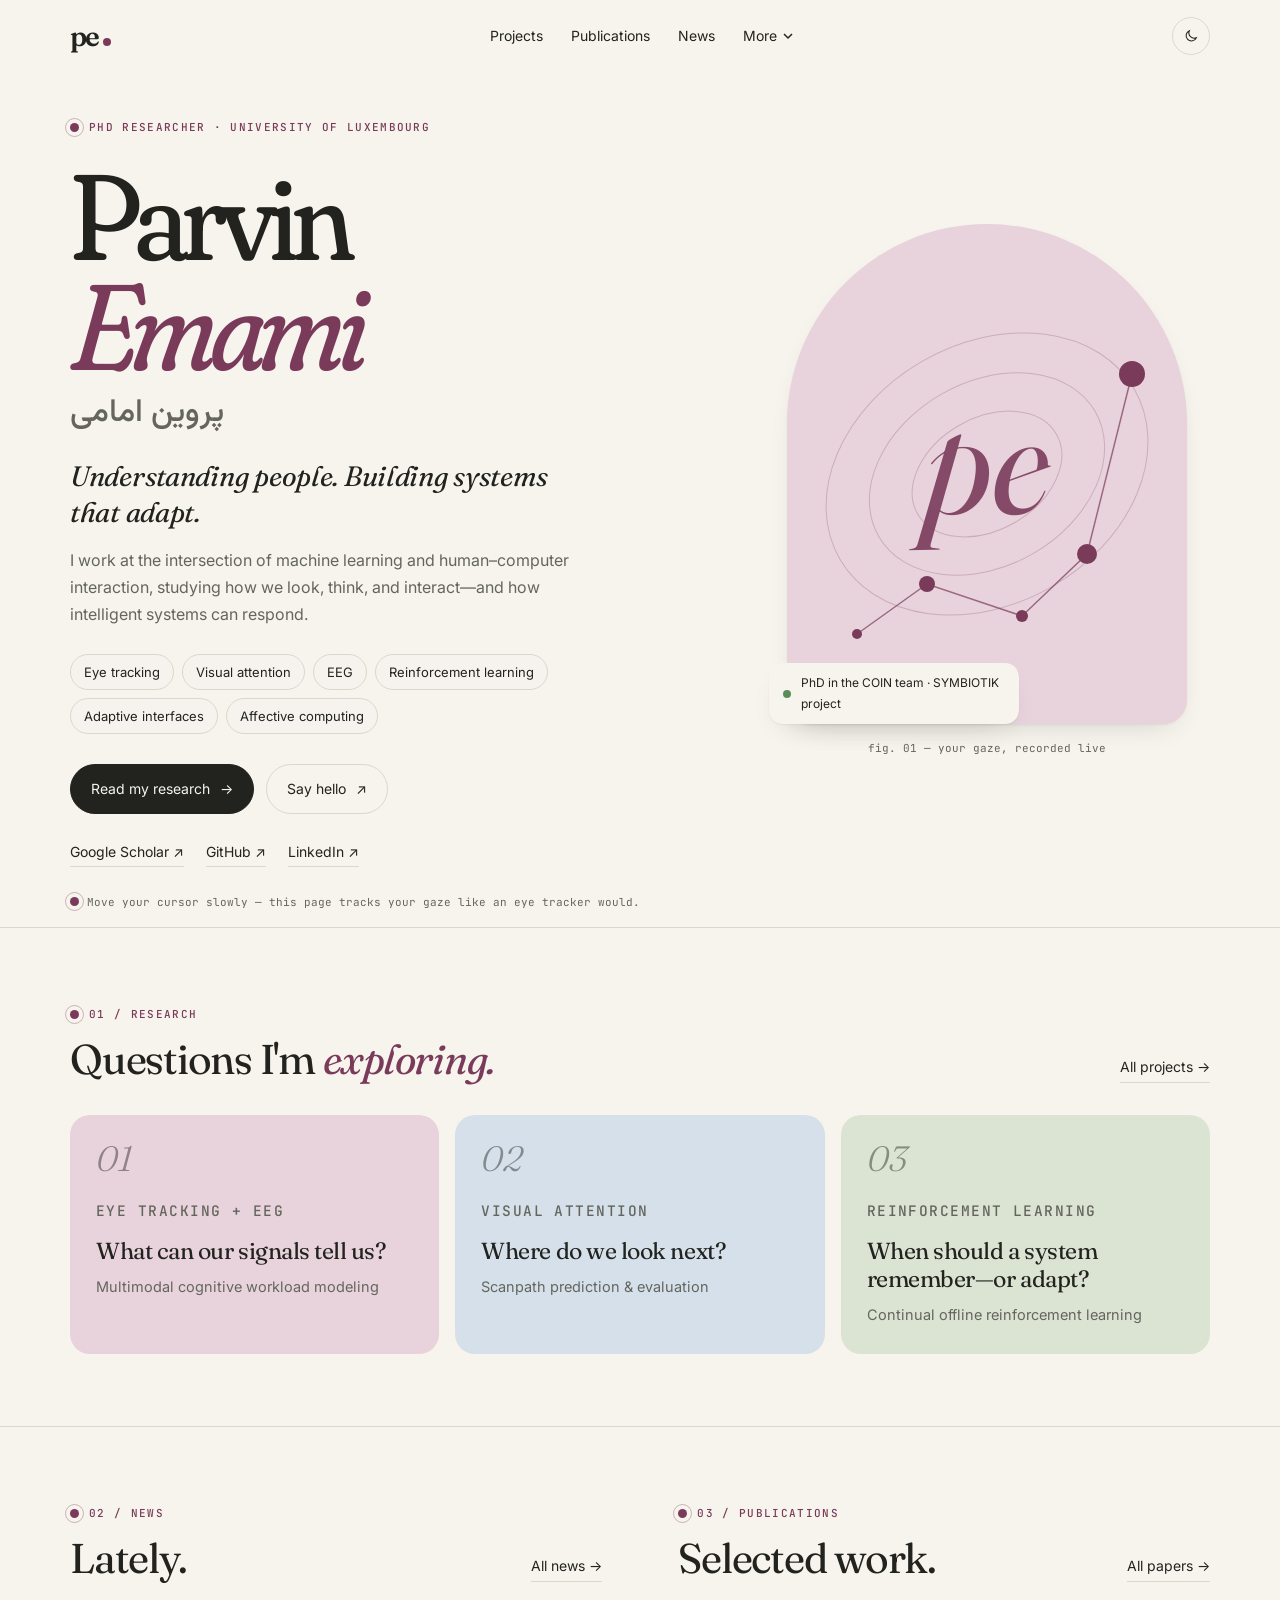
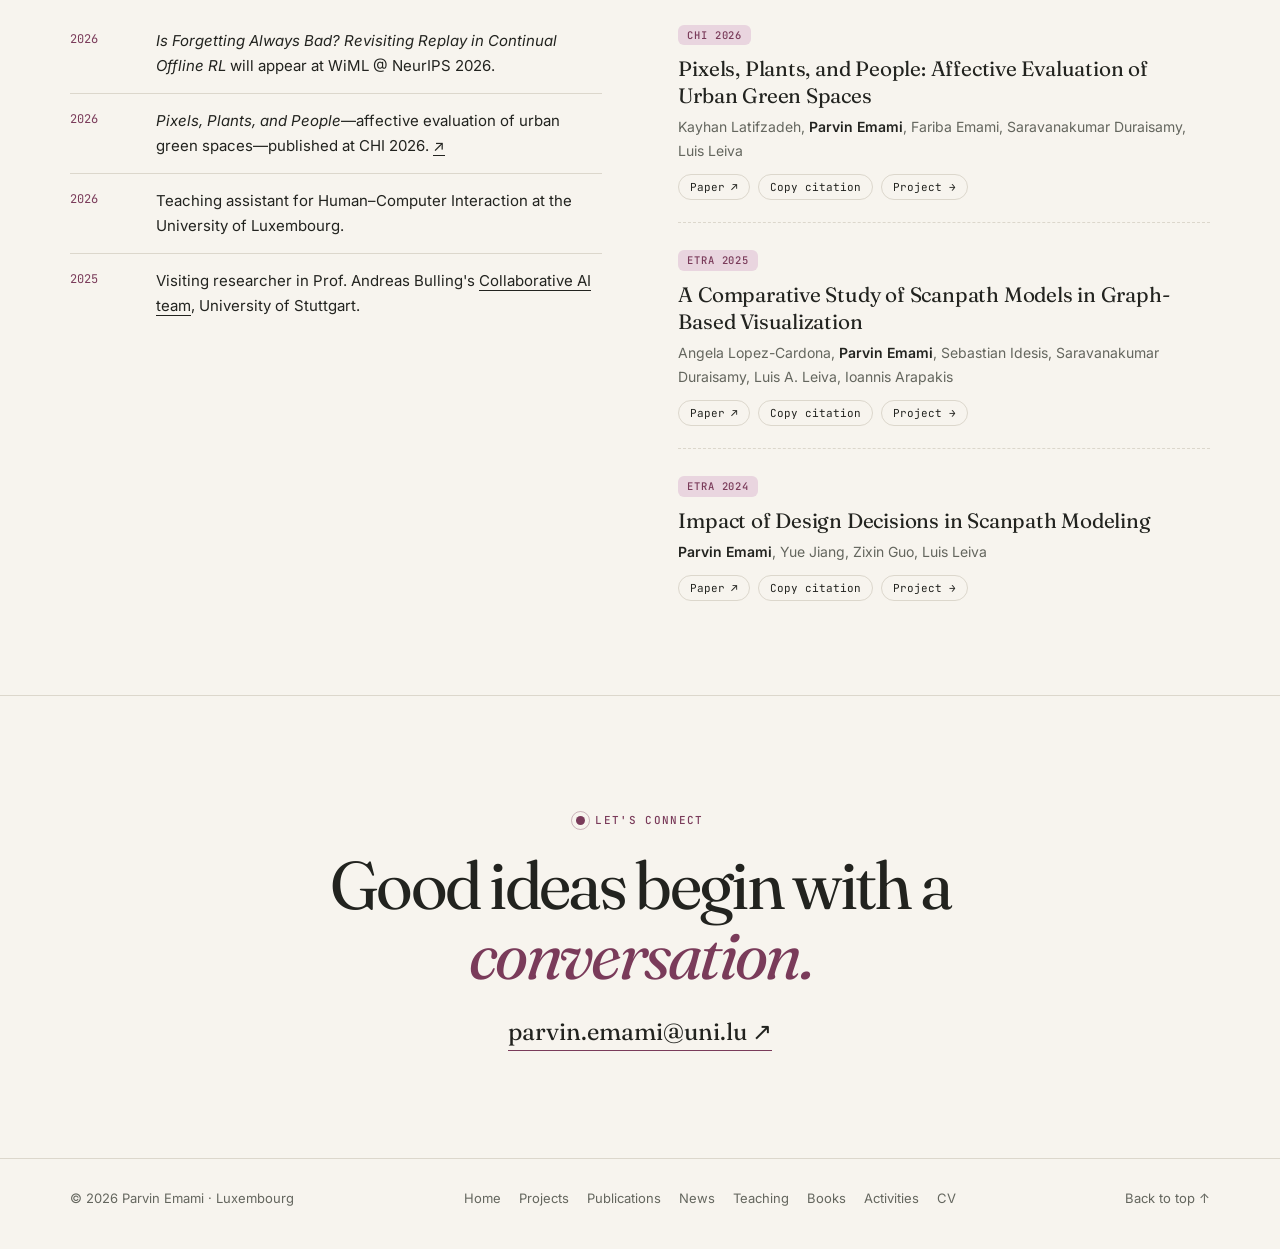
==== index.html @ 9f2cbd9a "Multi-page academic website Co-Authored-By: Claude Opus 5.5 <noreply@anthropic.com>" ====
<!doctype html>
<html lang="en">
<head>
  <meta charset="utf-8">
  <meta name="viewport" content="width=device-width, initial-scale=1">
  <title>Parvin Emami · Research</title>
  <meta name="description" content="Parvin Emami — PhD researcher at the University of Luxembourg working on machine learning, visual attention, eye tracking and adaptive interactive systems.">
  <meta property="og:title" content="Parvin Emami · Research">
  <meta property="og:description" content="Parvin Emami — PhD researcher at the University of Luxembourg working on machine learning, visual attention, eye tracking and adaptive interactive systems.">
  <link rel="icon" href="assets/favicon.svg" type="image/svg+xml">
  <link rel="preconnect" href="https://fonts.googleapis.com">
  <link rel="preconnect" href="https://fonts.gstatic.com" crossorigin>
  <link rel="stylesheet" href="https://fonts.googleapis.com/css2?family=Fraunces:ital,opsz,wght,SOFT@0,9..144,300..600,0..100;1,9..144,300..600,0..100&family=Inter:wght@400;500;600&family=JetBrains+Mono:wght@400;500&family=Vazirmatn:wght@400;500&display=swap">
  <link rel="stylesheet" href="assets/css/site.css">
  <script>try{var t=localStorage.getItem("theme");if(t)document.documentElement.dataset.theme=t}catch(e){}</script>
</head>
<body data-page="home" id="top">
  <a class="skip-link" href="#main">Skip to content</a>
  <header id="site-header"></header>
  <noscript><p class="wrap" style="padding:16px 0">This site uses JavaScript to display its content. Email: parvin.emami@uni.lu</p></noscript>
  <main id="main">
    <section class="hero" aria-label="Introduction">
      <canvas id="gaze-canvas" aria-hidden="true"></canvas>
      <div class="wrap hero-grid">
        <div id="hero-copy"></div>
        <figure class="portrait" id="portrait"></figure>
      </div>
      <p class="wrap gaze-hint" aria-hidden="true" style="position:absolute;left:0;right:0"><span class="fix"></span>Move your cursor slowly — this page tracks your gaze like an eye tracker would.</p>
    </section>

    <section class="block">
      <div class="wrap">
        <div class="block-head">
          <div><p class="eyebrow"><span class="fix" aria-hidden="true"></span>01 / Research</p><h2>Questions I'm <em>exploring.</em></h2></div>
          <a class="arrow-link" href="projects.html">All projects →</a>
        </div>
        <div class="grid-3" id="home-projects"></div>
      </div>
    </section>

    <section class="block">
      <div class="wrap grid-2" style="gap:clamp(32px,6vw,80px)">
        <div>
          <div class="block-head">
            <div><p class="eyebrow"><span class="fix" aria-hidden="true"></span>02 / News</p><h2>Lately.</h2></div>
            <a class="arrow-link" href="news.html">All news →</a>
          </div>
          <ul class="news-mini" id="home-news"></ul>
        </div>
        <div>
          <div class="block-head">
            <div><p class="eyebrow"><span class="fix" aria-hidden="true"></span>03 / Publications</p><h2>Selected work.</h2></div>
            <a class="arrow-link" href="publications.html">All papers →</a>
          </div>
          <div id="home-pubs"></div>
        </div>
      </div>
    </section>
  </main>
  <section id="contact" aria-label="Contact"></section>
  <footer id="site-footer"></footer>
  <script src="assets/js/data.js"></script>
  <script src="assets/js/main.js"></script>
</body>
</html>
---- assets/css/site.css ----
/* ==========================================================================
   Parvin Emami — site styles
   Colors live in the tokens below; dark mode redefines them.
   ========================================================================== */

:root {
  --paper: #f7f4ee;
  --paper-2: #efebe2;
  --ink: #22231f;
  --muted: #64665e;
  --line: #dcd7cc;
  --accent: #7a3b5a;        /* plum — fixations, links */
  --accent-soft: #e9d5df;
  --plum: #e8d3dc;
  --sky: #d5e0ea;
  --sage: #dbe3d3;
  --sand: #ece1cc;
  --gaze: rgba(122, 59, 90, .9);
  --gaze-soft: rgba(122, 59, 90, .14);
  --shadow: 0 1px 2px rgba(34, 35, 31, .05), 0 12px 30px -16px rgba(34, 35, 31, .22);

  --serif: "Fraunces", Georgia, "Times New Roman", serif;
  --sans: "Inter", system-ui, -apple-system, "Segoe UI", sans-serif;
  --mono: "JetBrains Mono", ui-monospace, SFMono-Regular, Menlo, monospace;
  --persian: "Vazirmatn", "Tahoma", sans-serif;

  --max: 1140px;
  --gutter: clamp(16px, 4vw, 40px);
  color-scheme: light;
}

@media (prefers-color-scheme: dark) {
  :root:not([data-theme="light"]) {
    --paper: #16171a; --paper-2: #1e1f23; --ink: #ece8e1; --muted: #a29f97; --line: #33343a;
    --accent: #e3a0bf; --accent-soft: #3d2531;
    --plum: #2e2229; --sky: #1f2a35; --sage: #222b20; --sand: #2c2719;
    --gaze: rgba(227, 160, 191, .9); --gaze-soft: rgba(227, 160, 191, .14);
    --shadow: 0 1px 2px rgba(0, 0, 0, .3), 0 12px 30px -16px rgba(0, 0, 0, .6);
    color-scheme: dark;
  }
}
:root[data-theme="dark"] {
  --paper: #16171a; --paper-2: #1e1f23; --ink: #ece8e1; --muted: #a29f97; --line: #33343a;
  --accent: #e3a0bf; --accent-soft: #3d2531;
  --plum: #2e2229; --sky: #1f2a35; --sage: #222b20; --sand: #2c2719;
  --gaze: rgba(227, 160, 191, .9); --gaze-soft: rgba(227, 160, 191, .14);
  --shadow: 0 1px 2px rgba(0, 0, 0, .3), 0 12px 30px -16px rgba(0, 0, 0, .6);
  color-scheme: dark;
}

/* ---------- Base ---------- */
* { box-sizing: border-box; }
html { scroll-behavior: smooth; scroll-padding-top: 90px; -webkit-text-size-adjust: 100%; }
body {
  margin: 0; background: var(--paper); color: var(--ink);
  font: 16px/1.7 var(--sans); overflow-x: hidden;
  transition: background-color .3s, color .3s;
}
::selection { background: var(--accent-soft); }
a { color: inherit; text-underline-offset: 4px; text-decoration-thickness: 1px; }
a:hover { color: var(--accent); }
:focus-visible { outline: 2px solid var(--accent); outline-offset: 4px; border-radius: 2px; }
h1, h2, h3, h4, p, figure, ul, ol, dl, dd { margin: 0; }
ul, ol { padding: 0; list-style: none; }
img { max-width: 100%; display: block; }
em { font-style: italic; }
button { font: inherit; color: inherit; }

.wrap { width: min(var(--max), 100% - 2 * var(--gutter)); margin-inline: auto; }
.skip-link { position: absolute; left: 16px; top: -100px; z-index: 100; padding: 8px 14px; background: var(--ink); color: var(--paper); border-radius: 6px; }
.skip-link:focus { top: 12px; }
.sr-only { position: absolute; width: 1px; height: 1px; overflow: hidden; clip: rect(0 0 0 0); white-space: nowrap; }

/* ---------- Type helpers ---------- */
.eyebrow {
  display: inline-flex; align-items: center; gap: 10px;
  font: 500 11px/1.4 var(--mono); letter-spacing: .12em; text-transform: uppercase; color: var(--accent);
}
.fix { /* a fixation dot: the site's recurring marker */
  position: relative; width: 9px; height: 9px; border-radius: 50%; background: var(--accent); flex: none;
}
.fix::after { content: ""; position: absolute; inset: -5px; border-radius: 50%; border: 1px solid var(--accent); opacity: .35; }
.display { font: 400 clamp(2.4rem, 6vw, 4.4rem)/1.02 var(--serif); letter-spacing: -.035em; font-variation-settings: "SOFT" 50, "opsz" 144; }
.display em, h2 em { color: var(--accent); }
.lede { font-size: clamp(1.05rem, 1.6vw, 1.2rem); color: var(--muted); max-width: 640px; }
.muted { color: var(--muted); }
.mono { font-family: var(--mono); font-size: 12px; }

/* ---------- Header / nav ---------- */
.site-header {
  position: sticky; top: 0; z-index: 50;
  background: color-mix(in srgb, var(--paper) 82%, transparent);
  backdrop-filter: saturate(1.4) blur(14px); -webkit-backdrop-filter: saturate(1.4) blur(14px);
  border-bottom: 1px solid transparent; transition: border-color .3s;
}
.site-header.scrolled { border-bottom-color: var(--line); }
.nav { display: flex; align-items: center; justify-content: space-between; gap: 20px; height: 72px; }
.wordmark { font: 600 28px/1 var(--serif); letter-spacing: -.06em; text-decoration: none; display: inline-flex; align-items: baseline; gap: 2px; }
.wordmark .fix { width: 8px; height: 8px; margin-left: 2px; }
.wordmark .fix::after { display: none; }
.nav-links { display: flex; align-items: center; gap: 4px; }
.nav-links > a, .more-btn {
  position: relative; padding: 8px 12px; border-radius: 999px; font-size: 14px; text-decoration: none;
  background: none; border: 0; cursor: pointer; display: inline-flex; align-items: center; gap: 6px;
}
.nav-links > a:hover, .more-btn:hover { background: var(--paper-2); color: var(--ink); }
.nav-links a[aria-current="page"], .more-btn.active { color: var(--accent); }
.nav-links > a[aria-current="page"]::after, .more-btn.active::after {
  content: ""; position: absolute; left: 50%; bottom: 1px; width: 5px; height: 5px; margin-left: -2.5px; border-radius: 50%; background: var(--accent);
}
.more { position: relative; }
.more-btn svg { transition: transform .2s; }
.more-btn[aria-expanded="true"] svg { transform: rotate(180deg); }
.more-menu {
  position: absolute; right: 0; top: calc(100% + 8px); min-width: 220px; padding: 8px;
  background: var(--paper); border: 1px solid var(--line); border-radius: 14px; box-shadow: var(--shadow);
  opacity: 0; visibility: hidden; transform: translateY(-4px); transition: .18s;
}
.more-menu.open { opacity: 1; visibility: visible; transform: none; }
.more-menu a { display: flex; flex-direction: column; padding: 9px 12px; border-radius: 9px; text-decoration: none; font-size: 14px; }
.more-menu a small { color: var(--muted); font-size: 12px; }
.more-menu a:hover { background: var(--paper-2); color: var(--ink); }
.more-menu a[aria-current="page"] { color: var(--accent); }
.nav-tools { display: flex; align-items: center; gap: 6px; }
.icon-btn {
  width: 38px; height: 38px; border-radius: 50%; border: 1px solid var(--line); background: none; cursor: pointer;
  display: inline-grid; place-items: center; transition: border-color .2s, background .2s;
}
.icon-btn:hover { border-color: var(--accent); }
.theme-btn .sun { display: none; }
:root[data-theme="dark"] .theme-btn .sun { display: block; }
:root[data-theme="dark"] .theme-btn .moon { display: none; }
@media (prefers-color-scheme: dark) {
  :root:not([data-theme="light"]) .theme-btn .sun { display: block; }
  :root:not([data-theme="light"]) .theme-btn .moon { display: none; }
}
.menu-btn { display: none; }

@media (max-width: 820px) {
  .menu-btn { display: inline-grid; }
  .nav-links {
    position: fixed; inset: 72px 0 auto 0; flex-direction: column; align-items: stretch; gap: 0;
    padding: 12px 16px 24px; background: var(--paper); border-bottom: 1px solid var(--line);
    transform: translateY(-8px); opacity: 0; visibility: hidden; transition: .2s; max-height: calc(100vh - 72px); overflow: auto;
  }
  .nav-links.open { transform: none; opacity: 1; visibility: visible; }
  .nav-links > a, .more-btn { padding: 12px 4px; border-radius: 0; font-size: 18px; font-family: var(--serif); border-bottom: 1px solid var(--line); width: 100%; justify-content: space-between; }
  .nav-links > a[aria-current="page"]::after, .more-btn.active::after { left: auto; right: 4px; top: 50%; margin-top: -2.5px; }
  .more-btn { display: none; }
  .more-menu { position: static; opacity: 1; visibility: visible; transform: none; box-shadow: none; border: 0; padding: 0; min-width: 0; background: none; }
  .more-menu a { padding: 12px 4px; border-radius: 0; font: 18px var(--serif); border-bottom: 1px solid var(--line); }
  .more-menu a small { display: none; }
}

/* ---------- Page heads ---------- */
.page-head { padding: clamp(48px, 9vw, 110px) 0 clamp(32px, 5vw, 56px); position: relative; }
.page-head .display { margin: 18px 0 18px; max-width: 900px; }
.page-head .persian-note { font-family: var(--persian); color: var(--muted); font-size: 14px; }

section.block { padding: clamp(40px, 6vw, 72px) 0; border-top: 1px solid var(--line); }
.block-head { display: flex; justify-content: space-between; align-items: end; gap: 24px; margin-bottom: 32px; flex-wrap: wrap; }
.block-head h2 { font: 400 clamp(1.8rem, 3.6vw, 2.6rem)/1.1 var(--serif); letter-spacing: -.03em; margin-top: 10px; }
.arrow-link { font-size: 14px; text-decoration: none; border-bottom: 1px solid var(--line); padding-bottom: 3px; white-space: nowrap; }
.arrow-link:hover { border-color: var(--accent); }

/* ---------- Home hero ---------- */
.hero { position: relative; min-height: calc(100svh - 72px); display: grid; align-items: center; padding: 40px 0 60px; isolation: isolate; }
#gaze-canvas { position: absolute; inset: 0; width: 100%; height: 100%; z-index: -1; pointer-events: none; }
.hero-grid { display: grid; grid-template-columns: 1.25fr .9fr; gap: clamp(32px, 6vw, 80px); align-items: center; }
.hero h1 { margin: 22px 0 10px; font: 400 clamp(3.4rem, 10vw, 7.6rem)/.9 var(--serif); letter-spacing: -.055em; font-variation-settings: "SOFT" 100, "opsz" 144; }
.hero h1 em { display: block; color: var(--accent); }
.name-native { font: 500 clamp(1.4rem, 3vw, 2rem)/1.4 var(--persian); color: var(--muted); direction: rtl; display: inline-block; margin-bottom: 22px; }
.hero-statement { font: italic 400 clamp(1.3rem, 2.4vw, 1.75rem)/1.3 var(--serif); letter-spacing: -.01em; max-width: 520px; }
.hero .intro { margin-top: 16px; color: var(--muted); max-width: 520px; }
.chips { display: flex; flex-wrap: wrap; gap: 8px; margin-top: 26px; }
.chip {
  display: inline-flex; align-items: center; gap: 8px; padding: 6px 13px; border-radius: 999px;
  border: 1px solid var(--line); font-size: 13px; text-decoration: none; background: color-mix(in srgb, var(--paper) 70%, transparent);
  transition: border-color .2s, transform .2s, background .2s; cursor: pointer;
}
.chip:hover, .chip[aria-pressed="true"] { border-color: var(--accent); color: var(--accent); }
.chip[aria-pressed="true"] { background: var(--accent-soft); }
.chip .count { font: 11px var(--mono); color: var(--muted); }
.socials { display: flex; flex-wrap: wrap; gap: 10px 22px; margin-top: 26px; }
.socials a { font-size: 14px; text-decoration: none; border-bottom: 1px solid var(--line); padding-bottom: 2px; }
.socials a:hover { border-color: var(--accent); }
.cta-row { display: flex; flex-wrap: wrap; gap: 12px; margin-top: 30px; }
.btn {
  display: inline-flex; align-items: center; gap: 10px; padding: 12px 20px; border-radius: 999px;
  background: var(--ink); color: var(--paper); text-decoration: none; font-size: 14px; border: 1px solid var(--ink); cursor: pointer;
  transition: transform .2s, background .2s, color .2s;
}
.btn:hover { color: var(--paper); background: var(--accent); border-color: var(--accent); transform: translateY(-1px); }
.btn.ghost { background: transparent; color: var(--ink); border-color: var(--line); }
.btn.ghost:hover { border-color: var(--accent); color: var(--accent); background: transparent; }

.portrait { position: relative; justify-self: center; width: min(400px, 100%); }
.portrait-frame {
  position: relative; aspect-ratio: 4 / 5; border-radius: 200px 200px 24px 24px; overflow: hidden;
  background: var(--plum); box-shadow: var(--shadow);
}
.portrait-frame img { width: 100%; height: 100%; object-fit: cover; position: relative; z-index: 1; }
.portrait-frame .monogram { position: absolute; inset: 0; display: grid; place-items: center; }
.portrait-frame .monogram svg { width: 100%; height: 100%; }
.portrait-tag {
  position: absolute; left: -18px; bottom: 32px; z-index: 2; padding: 10px 14px; border-radius: 14px;
  background: var(--paper); box-shadow: var(--shadow); font-size: 12px; max-width: 250px; display: flex; gap: 10px; align-items: center;
}
.portrait-tag .pulse { width: 8px; height: 8px; border-radius: 50%; background: #5b8c5a; flex: none; box-shadow: 0 0 0 0 rgba(91, 140, 90, .6); animation: pulse 2.4s infinite; }
@keyframes pulse { 70% { box-shadow: 0 0 0 9px rgba(91, 140, 90, 0); } 100% { box-shadow: 0 0 0 0 rgba(91, 140, 90, 0); } }
.portrait-caption { margin-top: 16px; font: 11px/1.5 var(--mono); color: var(--muted); text-align: center; }
.gaze-hint { position: absolute; bottom: 18px; left: 0; font: 11px var(--mono); color: var(--muted); display: flex; gap: 8px; align-items: center; }

/* ---------- Cards / grids ---------- */
.grid-3 { display: grid; grid-template-columns: repeat(3, 1fr); gap: 16px; }
.grid-2 { display: grid; grid-template-columns: repeat(2, 1fr); gap: 16px; }
.card {
  position: relative; padding: 26px; border-radius: 20px; background: var(--paper-2); overflow: hidden;
  transition: transform .3s cubic-bezier(.2, .8, .2, 1), box-shadow .3s;
}
a.card { text-decoration: none; display: block; }
a.card:hover { transform: translateY(-3px); box-shadow: var(--shadow); color: inherit; }
.card.plum { background: var(--plum); } .card.sky { background: var(--sky); } .card.sage { background: var(--sage); } .card.sand { background: var(--sand); }
.card .num { font: italic 300 2.2rem/1 var(--serif); opacity: .45; }
.card h3 { font: 400 1.45rem/1.2 var(--serif); letter-spacing: -.02em; margin: 16px 0 10px; }
.card p { font-size: 14.5px; color: var(--muted); }
.tag { font: 500 10.5px/1.4 var(--mono); letter-spacing: .1em; text-transform: uppercase; color: var(--accent); }

/* ---------- Projects page ---------- */
.project {
  display: grid; grid-template-columns: 90px 1fr 1fr; gap: clamp(20px, 4vw, 48px); padding: clamp(28px, 4vw, 44px);
  border-radius: 28px; margin-bottom: 18px; position: relative; overflow: hidden;
}
.project.plum { background: var(--plum); } .project.sky { background: var(--sky); } .project.sage { background: var(--sage); } .project.sand { background: var(--sand); }
.project .num { font: italic 300 3.4rem/1 var(--serif); opacity: .4; }
.project h2 { font: 400 clamp(1.7rem, 3.4vw, 2.5rem)/1.08 var(--serif); letter-spacing: -.03em; margin: 12px 0 0; }
.project .sub { margin-top: 10px; color: var(--muted); font-size: 14px; }
.project .body p { color: var(--ink); opacity: .85; }
.methods { display: flex; flex-wrap: wrap; gap: 6px; margin-top: 18px; }
.methods span { font: 11px var(--mono); padding: 4px 10px; border-radius: 999px; background: color-mix(in srgb, var(--paper) 60%, transparent); }
.status { display: inline-flex; gap: 8px; align-items: center; font: 11px var(--mono); margin-top: 18px; }
.related { margin-top: 20px; border-top: 1px solid color-mix(in srgb, var(--ink) 15%, transparent); padding-top: 14px; }
.related li { font-size: 14px; margin-top: 6px; }
.project svg.deco { position: absolute; right: -40px; bottom: -40px; width: 220px; opacity: .35; pointer-events: none; }

/* ---------- Publications ---------- */
.toolbar { display: flex; flex-wrap: wrap; gap: 14px; align-items: center; justify-content: space-between; margin-bottom: 28px; }
.search {
  flex: 1 1 260px; max-width: 360px; display: flex; align-items: center; gap: 10px; padding: 10px 16px;
  border: 1px solid var(--line); border-radius: 999px; background: var(--paper);
}
.search input { border: 0; outline: 0; background: none; font: inherit; font-size: 14px; color: var(--ink); width: 100%; }
.search:focus-within { border-color: var(--accent); }
.year-group { display: grid; grid-template-columns: 110px 1fr; gap: 24px; padding: 26px 0; border-top: 1px solid var(--line); }
.year-group .yr { font: 300 2.4rem/1 var(--serif); color: var(--muted); position: sticky; top: 96px; align-self: start; }
.pub { padding: 6px 0 22px; }
.pub + .pub { border-top: 1px dashed var(--line); padding-top: 22px; }
.pub h3 { font: 400 1.3rem/1.3 var(--serif); letter-spacing: -.01em; margin: 8px 0 6px; }
.pub h3 a { text-decoration: none; }
.pub h3 a:hover { text-decoration: underline; }
.pub .authors { font-size: 14px; color: var(--muted); }
.pub .authors strong { color: var(--ink); font-weight: 600; }
.pub-actions { display: flex; flex-wrap: wrap; gap: 8px; margin-top: 12px; }
.pill {
  font: 11px var(--mono); padding: 5px 11px; border-radius: 999px; border: 1px solid var(--line); background: none;
  text-decoration: none; cursor: pointer; display: inline-flex; gap: 6px; align-items: center;
}
.pill:hover { border-color: var(--accent); color: var(--accent); }
.venue { display: inline-block; font: 500 10.5px/1 var(--mono); letter-spacing: .08em; padding: 5px 9px; border-radius: 6px; background: var(--accent-soft); color: var(--accent); }
.empty { padding: 40px 0; color: var(--muted); font-style: italic; }
.manuscripts li { display: grid; grid-template-columns: 180px 1fr; gap: 20px; padding: 16px 0; border-top: 1px dashed var(--line); }
.manuscripts h3 { font: 400 1.15rem/1.35 var(--serif); }

/* ---------- News: the scanpath timeline ---------- */
.scanpath { position: relative; padding-left: 0; }
.scanpath::before { content: ""; position: absolute; left: 120px; top: 8px; bottom: 8px; width: 1px; background: var(--line); }
.scanpath li { position: relative; display: grid; grid-template-columns: 120px 1fr; gap: 0; padding: 14px 0; }
.scanpath .when { font: 12px/1.8 var(--mono); color: var(--muted); padding-right: 28px; text-align: right; }
.scanpath .what { padding-left: 40px; position: relative; }
.scanpath .node { position: absolute; left: 0; top: 13px; transform: translate(-50%, 0); border-radius: 50%; background: var(--paper); border: 2px solid var(--accent); display: grid; place-items: center; }
.scanpath .node::before { content: ""; width: 40%; height: 40%; border-radius: 50%; background: var(--accent); }
.scanpath .node.w1 { width: 14px; height: 14px; } .scanpath .node.w2 { width: 20px; height: 20px; } .scanpath .node.w3 { width: 28px; height: 28px; top: 9px; }
.scanpath .what p { font-size: 16px; }
.scanpath .what p em { font-family: var(--serif); font-size: 1.05em; }
.scanpath .tag { display: block; margin-bottom: 2px; }
.reveal { opacity: 0; transform: translateY(14px); transition: opacity .7s, transform .7s cubic-bezier(.2, .8, .2, 1); }
.reveal.in { opacity: 1; transform: none; }

/* compact news list on home */
.news-mini li { display: grid; grid-template-columns: 70px 1fr; gap: 16px; padding: 14px 0; border-top: 1px solid var(--line); font-size: 15px; }
.news-mini li:first-child { border-top: 0; }
.news-mini .when { font: 12px/1.9 var(--mono); color: var(--accent); }

/* ---------- Teaching ---------- */
.course { display: flex; justify-content: space-between; gap: 16px; padding: 18px 0; border-top: 1px solid var(--line); align-items: baseline; }
.course h3 { font: 400 1.4rem/1.2 var(--serif); }
.students { width: 100%; border-collapse: collapse; font-size: 14px; }
.students th { text-align: left; font: 500 10.5px var(--mono); letter-spacing: .1em; text-transform: uppercase; color: var(--muted); padding: 10px 12px 10px 0; border-bottom: 1px solid var(--line); }
.students td { padding: 14px 12px 14px 0; border-bottom: 1px solid var(--line); vertical-align: top; }
.table-scroll { overflow-x: auto; }

/* ---------- Books: a shelf ---------- */
.shelf { display: flex; align-items: flex-end; gap: 6px; padding: 0 12px; min-height: 280px; border-bottom: 10px solid var(--ink); border-radius: 0 0 4px 4px; overflow-x: auto; overflow-y: hidden; padding-top: 30px; }
.spine {
  flex: none; width: 52px; border-radius: 4px 4px 0 0; padding: 14px 0; cursor: pointer; border: 0;
  writing-mode: vertical-rl; transform-origin: bottom center; transition: transform .3s cubic-bezier(.2, .8, .2, 1);
  font: 500 14px/1 var(--serif); letter-spacing: .02em; text-align: left; display: flex; align-items: center; justify-content: space-between;
  box-shadow: inset -4px 0 0 rgba(0, 0, 0, .08), inset 3px 0 0 rgba(255, 255, 255, .25);
  color: #2a2420;
}
.spine small { font: 10px var(--mono); opacity: .7; }
.spine:hover, .spine[aria-pressed="true"] { transform: translateY(-16px) rotate(-2deg); }
.spine:focus-visible { outline-offset: 2px; }
.book-detail { margin-top: 28px; padding: 28px; border-radius: 20px; background: var(--paper-2); min-height: 140px; display: grid; grid-template-columns: 1fr auto; gap: 20px; }
.book-detail h3 { font: 400 1.7rem/1.2 var(--serif); margin: 8px 0 4px; }
.legend { display: flex; flex-wrap: wrap; gap: 16px; font: 12px var(--mono); color: var(--muted); margin-top: 16px; }
.legend i { display: inline-block; width: 10px; height: 10px; border-radius: 2px; margin-right: 6px; vertical-align: -1px; }

/* ---------- Activities ---------- */
.lang { display: grid; grid-template-columns: 1fr auto; gap: 6px 16px; padding: 14px 0; border-top: 1px solid var(--line); align-items: center; }
.lang .meter { grid-column: 1 / -1; display: flex; gap: 4px; }
.lang .meter i { flex: 1; height: 4px; border-radius: 4px; background: var(--line); }
.lang .meter i.on { background: var(--accent); }
.lang dt { font: 400 1.15rem var(--serif); }
.lang dd { font: 11px var(--mono); color: var(--muted); }
.plain-list li { padding: 12px 0; border-top: 1px solid var(--line); }

/* ---------- CV timeline ---------- */
.timeline li { position: relative; padding: 0 0 28px 28px; border-left: 1px solid var(--line); margin-left: 6px; }
.timeline li:last-child { padding-bottom: 0; }
.timeline li::before { content: ""; position: absolute; left: -6px; top: 6px; width: 11px; height: 11px; border-radius: 50%; background: var(--paper); border: 2px solid var(--accent); }
.timeline li:first-child::before { background: var(--accent); }
.timeline .yrs { font: 12px var(--mono); color: var(--accent); }
.timeline h3 { font: 400 1.3rem/1.25 var(--serif); margin: 4px 0 2px; }
.timeline p { font-size: 14.5px; }

/* ---------- Placeholders ---------- */
.placeholder { outline: 1.5px dashed color-mix(in srgb, var(--accent) 55%, transparent); outline-offset: 4px; border-radius: 6px; }
.ph-badge { font: 500 9.5px var(--mono); letter-spacing: .08em; text-transform: uppercase; color: var(--accent); border: 1px dashed var(--accent); border-radius: 4px; padding: 1px 6px; margin-left: 8px; vertical-align: 2px; white-space: nowrap; }

/* ---------- Contact band & footer ---------- */
.contact-band { padding: clamp(56px, 9vw, 110px) 0; border-top: 1px solid var(--line); text-align: center; position: relative; overflow: hidden; }
.contact-band h2 { font: 400 clamp(2.2rem, 6vw, 4.2rem)/1.05 var(--serif); letter-spacing: -.04em; margin: 16px auto 26px; max-width: 800px; }
.contact-band h2 em { color: var(--accent); }
.mail-link { font: 400 clamp(1.1rem, 2.4vw, 1.5rem) var(--serif); text-decoration: none; border-bottom: 1px solid var(--accent); padding-bottom: 4px; word-break: break-word; }
.site-footer { border-top: 1px solid var(--line); padding: 28px 0 40px; font-size: 13px; color: var(--muted); }
.site-footer .wrap { display: flex; flex-wrap: wrap; justify-content: space-between; gap: 14px 24px; align-items: center; }
.site-footer nav { display: flex; flex-wrap: wrap; gap: 6px 18px; }
.site-footer a { text-decoration: none; }

/* ---------- Toast ---------- */
.toast { position: fixed; left: 50%; bottom: 24px; transform: translate(-50%, 20px); background: var(--ink); color: var(--paper); padding: 10px 18px; border-radius: 999px; font-size: 13px; opacity: 0; transition: .25s; z-index: 80; pointer-events: none; }
.toast.show { opacity: 1; transform: translate(-50%, 0); }

/* ---------- Responsive ---------- */
@media (max-width: 960px) {
  .grid-3 { grid-template-columns: 1fr 1fr; }
  .project { grid-template-columns: 1fr; }
  .project .num { font-size: 2.4rem; }
}
@media (max-width: 820px) {
  .hero { min-height: auto; padding-top: 28px; }
  .hero-grid { grid-template-columns: 1fr; }
  .portrait { order: -1; width: min(240px, 70%); justify-self: start; }
  .portrait-tag { left: auto; right: -12px; bottom: 16px; max-width: 200px; }
  .gaze-hint { display: none; }
  .grid-2 { grid-template-columns: 1fr; }
  .year-group { grid-template-columns: 1fr; gap: 6px; }
  .year-group .yr { position: static; font-size: 1.8rem; }
  .manuscripts li { grid-template-columns: 1fr; gap: 4px; }
  .scanpath::before { left: 12px; }
  .scanpath li { grid-template-columns: 1fr; padding-left: 12px; }
  .scanpath .when { text-align: left; padding: 0 0 2px 32px; }
  .scanpath .what { padding-left: 32px; }
  .scanpath .node { top: -20px; }
  .scanpath .node.w3 { top: -24px; }
  .book-detail { grid-template-columns: 1fr; }
}
@media (max-width: 560px) {
  .grid-3 { grid-template-columns: 1fr; }
  .news-mini li { grid-template-columns: 1fr; gap: 2px; }
  .course { flex-direction: column; gap: 4px; }
}

@media (prefers-reduced-motion: reduce) {
  *, *::before, *::after { animation: none !important; transition: none !important; scroll-behavior: auto !important; }
  .reveal { opacity: 1; transform: none; }
}

@media print {
  .site-header, .site-footer, #gaze-canvas, .contact-band, .toolbar, .pub-actions { display: none !important; }
  body { background: #fff; color: #000; }
}
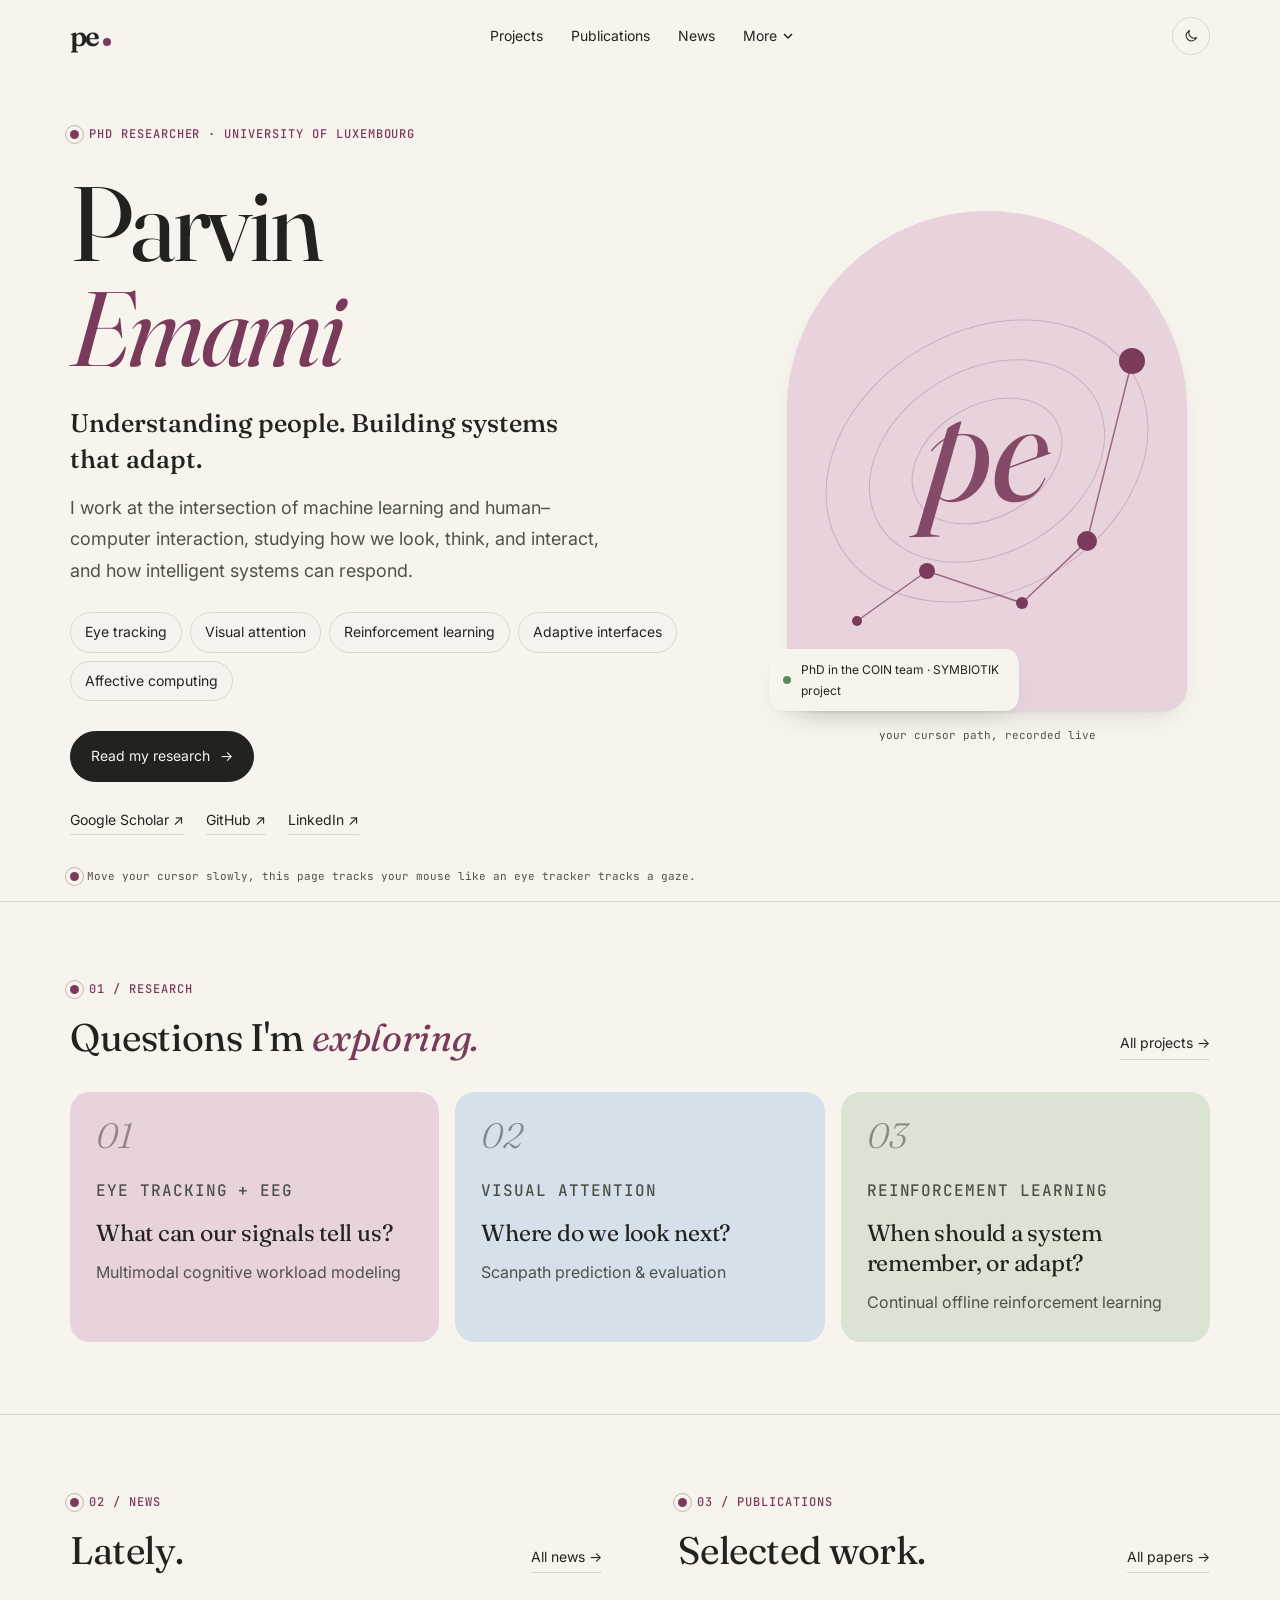
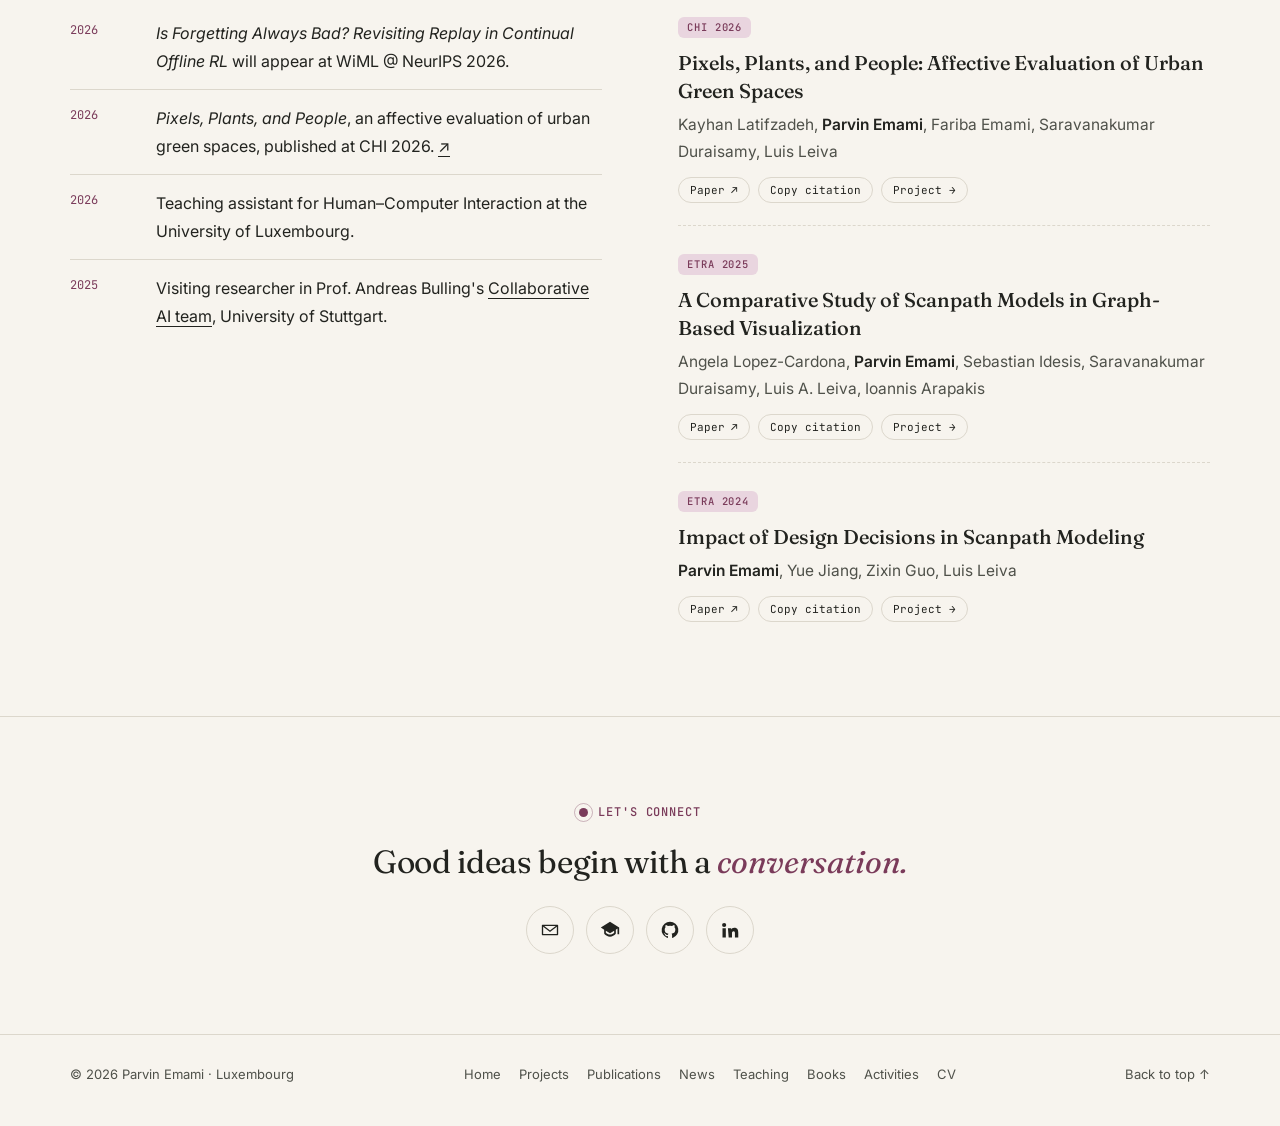
==== commit e2543020: "Improve readability, icon contact links, remove Persian name and em dashes Co-Authored-By: Claude Op" ====
--- a/index.html
+++ b/index.html
@@ -4,13 +4,13 @@
   <meta charset="utf-8">
   <meta name="viewport" content="width=device-width, initial-scale=1">
   <title>Parvin Emami · Research</title>
-  <meta name="description" content="Parvin Emami — PhD researcher at the University of Luxembourg working on machine learning, visual attention, eye tracking and adaptive interactive systems.">
+  <meta name="description" content="Parvin Emami, PhD researcher at the University of Luxembourg working on machine learning, visual attention, eye tracking and adaptive interactive systems.">
   <meta property="og:title" content="Parvin Emami · Research">
-  <meta property="og:description" content="Parvin Emami — PhD researcher at the University of Luxembourg working on machine learning, visual attention, eye tracking and adaptive interactive systems.">
+  <meta property="og:description" content="Parvin Emami, PhD researcher at the University of Luxembourg working on machine learning, visual attention, eye tracking and adaptive interactive systems.">
   <link rel="icon" href="assets/favicon.svg" type="image/svg+xml">
   <link rel="preconnect" href="https://fonts.googleapis.com">
   <link rel="preconnect" href="https://fonts.gstatic.com" crossorigin>
-  <link rel="stylesheet" href="https://fonts.googleapis.com/css2?family=Fraunces:ital,opsz,wght,SOFT@0,9..144,300..600,0..100;1,9..144,300..600,0..100&family=Inter:wght@400;500;600&family=JetBrains+Mono:wght@400;500&family=Vazirmatn:wght@400;500&display=swap">
+  <link rel="stylesheet" href="https://fonts.googleapis.com/css2?family=Fraunces:ital,opsz,wght,SOFT@0,9..144,300..600,0..100;1,9..144,300..600,0..100&family=Inter:wght@400;500;600&family=JetBrains+Mono:wght@400;500&display=swap">
   <link rel="stylesheet" href="assets/css/site.css">
   <script>try{var t=localStorage.getItem("theme");if(t)document.documentElement.dataset.theme=t}catch(e){}</script>
 </head>
@@ -25,7 +25,7 @@
         <div id="hero-copy"></div>
         <figure class="portrait" id="portrait"></figure>
       </div>
-      <p class="wrap gaze-hint" aria-hidden="true" style="position:absolute;left:0;right:0"><span class="fix"></span>Move your cursor slowly — this page tracks your gaze like an eye tracker would.</p>
+      <p class="wrap gaze-hint" aria-hidden="true" style="position:absolute;left:0;right:0"><span class="fix"></span>Move your cursor slowly, this page tracks your mouse like an eye tracker tracks a gaze.</p>
     </section>
 
     <section class="block">
--- a/assets/css/site.css
+++ b/assets/css/site.css
@@ -7,7 +7,7 @@
   --paper: #f7f4ee;
   --paper-2: #efebe2;
   --ink: #22231f;
-  --muted: #64665e;
+  --muted: #4f514a;
   --line: #dcd7cc;
   --accent: #7a3b5a;        /* plum — fixations, links */
   --accent-soft: #e9d5df;
@@ -31,7 +31,7 @@
 
 @media (prefers-color-scheme: dark) {
   :root:not([data-theme="light"]) {
-    --paper: #16171a; --paper-2: #1e1f23; --ink: #ece8e1; --muted: #a29f97; --line: #33343a;
+    --paper: #16171a; --paper-2: #1e1f23; --ink: #ece8e1; --muted: #bdb9b1; --line: #33343a;
     --accent: #e3a0bf; --accent-soft: #3d2531;
     --plum: #2e2229; --sky: #1f2a35; --sage: #222b20; --sand: #2c2719;
     --gaze: rgba(227, 160, 191, .9); --gaze-soft: rgba(227, 160, 191, .14);
@@ -40,7 +40,7 @@
   }
 }
 :root[data-theme="dark"] {
-  --paper: #16171a; --paper-2: #1e1f23; --ink: #ece8e1; --muted: #a29f97; --line: #33343a;
+  --paper: #16171a; --paper-2: #1e1f23; --ink: #ece8e1; --muted: #bdb9b1; --line: #33343a;
   --accent: #e3a0bf; --accent-soft: #3d2531;
   --plum: #2e2229; --sky: #1f2a35; --sage: #222b20; --sand: #2c2719;
   --gaze: rgba(227, 160, 191, .9); --gaze-soft: rgba(227, 160, 191, .14);
@@ -53,7 +53,7 @@
 html { scroll-behavior: smooth; scroll-padding-top: 90px; -webkit-text-size-adjust: 100%; }
 body {
   margin: 0; background: var(--paper); color: var(--ink);
-  font: 16px/1.7 var(--sans); overflow-x: hidden;
+  font: 17px/1.75 var(--sans); overflow-x: hidden;
   transition: background-color .3s, color .3s;
 }
 ::selection { background: var(--accent-soft); }
@@ -74,13 +74,13 @@
 /* ---------- Type helpers ---------- */
 .eyebrow {
   display: inline-flex; align-items: center; gap: 10px;
-  font: 500 11px/1.4 var(--mono); letter-spacing: .12em; text-transform: uppercase; color: var(--accent);
+  font: 500 12px/1.4 var(--mono); letter-spacing: .08em; text-transform: uppercase; color: var(--accent);
 }
 .fix { /* a fixation dot: the site's recurring marker */
   position: relative; width: 9px; height: 9px; border-radius: 50%; background: var(--accent); flex: none;
 }
 .fix::after { content: ""; position: absolute; inset: -5px; border-radius: 50%; border: 1px solid var(--accent); opacity: .35; }
-.display { font: 400 clamp(2.4rem, 6vw, 4.4rem)/1.02 var(--serif); letter-spacing: -.035em; font-variation-settings: "SOFT" 50, "opsz" 144; }
+.display { font: 400 clamp(2.3rem, 5.5vw, 4rem)/1.1 var(--serif); letter-spacing: -.02em; }
 .display em, h2 em { color: var(--accent); }
 .lede { font-size: clamp(1.05rem, 1.6vw, 1.2rem); color: var(--muted); max-width: 640px; }
 .muted { color: var(--muted); }
@@ -159,7 +159,7 @@
 
 section.block { padding: clamp(40px, 6vw, 72px) 0; border-top: 1px solid var(--line); }
 .block-head { display: flex; justify-content: space-between; align-items: end; gap: 24px; margin-bottom: 32px; flex-wrap: wrap; }
-.block-head h2 { font: 400 clamp(1.8rem, 3.6vw, 2.6rem)/1.1 var(--serif); letter-spacing: -.03em; margin-top: 10px; }
+.block-head h2 { font: 400 clamp(1.8rem, 3.4vw, 2.4rem)/1.2 var(--serif); letter-spacing: -.01em; margin-top: 10px; }
 .arrow-link { font-size: 14px; text-decoration: none; border-bottom: 1px solid var(--line); padding-bottom: 3px; white-space: nowrap; }
 .arrow-link:hover { border-color: var(--accent); }
 
@@ -167,15 +167,14 @@
 .hero { position: relative; min-height: calc(100svh - 72px); display: grid; align-items: center; padding: 40px 0 60px; isolation: isolate; }
 #gaze-canvas { position: absolute; inset: 0; width: 100%; height: 100%; z-index: -1; pointer-events: none; }
 .hero-grid { display: grid; grid-template-columns: 1.25fr .9fr; gap: clamp(32px, 6vw, 80px); align-items: center; }
-.hero h1 { margin: 22px 0 10px; font: 400 clamp(3.4rem, 10vw, 7.6rem)/.9 var(--serif); letter-spacing: -.055em; font-variation-settings: "SOFT" 100, "opsz" 144; }
+.hero h1 { margin: 22px 0 24px; font: 400 clamp(3.2rem, 9vw, 6.6rem)/1 var(--serif); letter-spacing: -.03em; }
 .hero h1 em { display: block; color: var(--accent); }
-.name-native { font: 500 clamp(1.4rem, 3vw, 2rem)/1.4 var(--persian); color: var(--muted); direction: rtl; display: inline-block; margin-bottom: 22px; }
-.hero-statement { font: italic 400 clamp(1.3rem, 2.4vw, 1.75rem)/1.3 var(--serif); letter-spacing: -.01em; max-width: 520px; }
-.hero .intro { margin-top: 16px; color: var(--muted); max-width: 520px; }
+.hero-statement { font: 500 clamp(1.25rem, 2.2vw, 1.6rem)/1.4 var(--serif); max-width: 520px; }
+.hero .intro { margin-top: 14px; color: var(--muted); max-width: 540px; font-size: 18px; }
 .chips { display: flex; flex-wrap: wrap; gap: 8px; margin-top: 26px; }
 .chip {
-  display: inline-flex; align-items: center; gap: 8px; padding: 6px 13px; border-radius: 999px;
-  border: 1px solid var(--line); font-size: 13px; text-decoration: none; background: color-mix(in srgb, var(--paper) 70%, transparent);
+  display: inline-flex; align-items: center; gap: 8px; padding: 7px 14px; border-radius: 999px;
+  border: 1px solid var(--line); font-size: 14px; text-decoration: none; background: color-mix(in srgb, var(--paper) 70%, transparent);
   transition: border-color .2s, transform .2s, background .2s; cursor: pointer;
 }
 .chip:hover, .chip[aria-pressed="true"] { border-color: var(--accent); color: var(--accent); }
@@ -222,9 +221,9 @@
 a.card:hover { transform: translateY(-3px); box-shadow: var(--shadow); color: inherit; }
 .card.plum { background: var(--plum); } .card.sky { background: var(--sky); } .card.sage { background: var(--sage); } .card.sand { background: var(--sand); }
 .card .num { font: italic 300 2.2rem/1 var(--serif); opacity: .45; }
-.card h3 { font: 400 1.45rem/1.2 var(--serif); letter-spacing: -.02em; margin: 16px 0 10px; }
-.card p { font-size: 14.5px; color: var(--muted); }
-.tag { font: 500 10.5px/1.4 var(--mono); letter-spacing: .1em; text-transform: uppercase; color: var(--accent); }
+.card h3 { font: 400 1.45rem/1.3 var(--serif); letter-spacing: -.01em; margin: 16px 0 10px; }
+.card p { font-size: 16px; color: var(--muted); }
+.tag { font: 500 11.5px/1.4 var(--mono); letter-spacing: .06em; text-transform: uppercase; color: var(--accent); }
 
 /* ---------- Projects page ---------- */
 .project {
@@ -233,8 +232,8 @@
 }
 .project.plum { background: var(--plum); } .project.sky { background: var(--sky); } .project.sage { background: var(--sage); } .project.sand { background: var(--sand); }
 .project .num { font: italic 300 3.4rem/1 var(--serif); opacity: .4; }
-.project h2 { font: 400 clamp(1.7rem, 3.4vw, 2.5rem)/1.08 var(--serif); letter-spacing: -.03em; margin: 12px 0 0; }
-.project .sub { margin-top: 10px; color: var(--muted); font-size: 14px; }
+.project h2 { font: 400 clamp(1.7rem, 3.2vw, 2.3rem)/1.2 var(--serif); letter-spacing: -.01em; margin: 12px 0 0; }
+.project .sub { margin-top: 10px; color: var(--muted); font-size: 16px; }
 .project .body p { color: var(--ink); opacity: .85; }
 .methods { display: flex; flex-wrap: wrap; gap: 6px; margin-top: 18px; }
 .methods span { font: 11px var(--mono); padding: 4px 10px; border-radius: 999px; background: color-mix(in srgb, var(--paper) 60%, transparent); }
@@ -255,10 +254,10 @@
 .year-group .yr { font: 300 2.4rem/1 var(--serif); color: var(--muted); position: sticky; top: 96px; align-self: start; }
 .pub { padding: 6px 0 22px; }
 .pub + .pub { border-top: 1px dashed var(--line); padding-top: 22px; }
-.pub h3 { font: 400 1.3rem/1.3 var(--serif); letter-spacing: -.01em; margin: 8px 0 6px; }
+.pub h3 { font: 500 1.25rem/1.4 var(--serif); margin: 8px 0 6px; }
 .pub h3 a { text-decoration: none; }
 .pub h3 a:hover { text-decoration: underline; }
-.pub .authors { font-size: 14px; color: var(--muted); }
+.pub .authors { font-size: 15.5px; color: var(--muted); }
 .pub .authors strong { color: var(--ink); font-weight: 600; }
 .pub-actions { display: flex; flex-wrap: wrap; gap: 8px; margin-top: 12px; }
 .pill {
@@ -281,13 +280,13 @@
 .scanpath .node::before { content: ""; width: 40%; height: 40%; border-radius: 50%; background: var(--accent); }
 .scanpath .node.w1 { width: 14px; height: 14px; } .scanpath .node.w2 { width: 20px; height: 20px; } .scanpath .node.w3 { width: 28px; height: 28px; top: 9px; }
 .scanpath .what p { font-size: 16px; }
-.scanpath .what p em { font-family: var(--serif); font-size: 1.05em; }
+.scanpath .what p em { font-family: var(--serif); font-style: normal; font-weight: 500; }
 .scanpath .tag { display: block; margin-bottom: 2px; }
 .reveal { opacity: 0; transform: translateY(14px); transition: opacity .7s, transform .7s cubic-bezier(.2, .8, .2, 1); }
 .reveal.in { opacity: 1; transform: none; }
 
 /* compact news list on home */
-.news-mini li { display: grid; grid-template-columns: 70px 1fr; gap: 16px; padding: 14px 0; border-top: 1px solid var(--line); font-size: 15px; }
+.news-mini li { display: grid; grid-template-columns: 70px 1fr; gap: 16px; padding: 14px 0; border-top: 1px solid var(--line); font-size: 16px; }
 .news-mini li:first-child { border-top: 0; }
 .news-mini .when { font: 12px/1.9 var(--mono); color: var(--accent); }
 
@@ -332,17 +331,19 @@
 .timeline li:first-child::before { background: var(--accent); }
 .timeline .yrs { font: 12px var(--mono); color: var(--accent); }
 .timeline h3 { font: 400 1.3rem/1.25 var(--serif); margin: 4px 0 2px; }
-.timeline p { font-size: 14.5px; }
+.timeline p { font-size: 16px; }
 
 /* ---------- Placeholders ---------- */
 .placeholder { outline: 1.5px dashed color-mix(in srgb, var(--accent) 55%, transparent); outline-offset: 4px; border-radius: 6px; }
 .ph-badge { font: 500 9.5px var(--mono); letter-spacing: .08em; text-transform: uppercase; color: var(--accent); border: 1px dashed var(--accent); border-radius: 4px; padding: 1px 6px; margin-left: 8px; vertical-align: 2px; white-space: nowrap; }
 
 /* ---------- Contact band & footer ---------- */
-.contact-band { padding: clamp(56px, 9vw, 110px) 0; border-top: 1px solid var(--line); text-align: center; position: relative; overflow: hidden; }
-.contact-band h2 { font: 400 clamp(2.2rem, 6vw, 4.2rem)/1.05 var(--serif); letter-spacing: -.04em; margin: 16px auto 26px; max-width: 800px; }
+.contact-band { padding: clamp(48px, 7vw, 80px) 0; border-top: 1px solid var(--line); text-align: center; position: relative; overflow: hidden; }
+.contact-band h2 { font: 400 clamp(1.3rem, 3vw, 2rem)/1.3 var(--serif); letter-spacing: -.01em; margin: 14px auto 24px; }
 .contact-band h2 em { color: var(--accent); }
-.mail-link { font: 400 clamp(1.1rem, 2.4vw, 1.5rem) var(--serif); text-decoration: none; border-bottom: 1px solid var(--accent); padding-bottom: 4px; word-break: break-word; }
+.contact-icons { display: flex; justify-content: center; flex-wrap: wrap; gap: 12px; }
+.icon-link { width: 48px; height: 48px; border-radius: 50%; border: 1px solid var(--line); display: grid; place-items: center; transition: border-color .2s, color .2s, transform .2s; }
+.icon-link:hover { border-color: var(--accent); color: var(--accent); transform: translateY(-2px); }
 .site-footer { border-top: 1px solid var(--line); padding: 28px 0 40px; font-size: 13px; color: var(--muted); }
 .site-footer .wrap { display: flex; flex-wrap: wrap; justify-content: space-between; gap: 14px 24px; align-items: center; }
 .site-footer nav { display: flex; flex-wrap: wrap; gap: 6px 18px; }
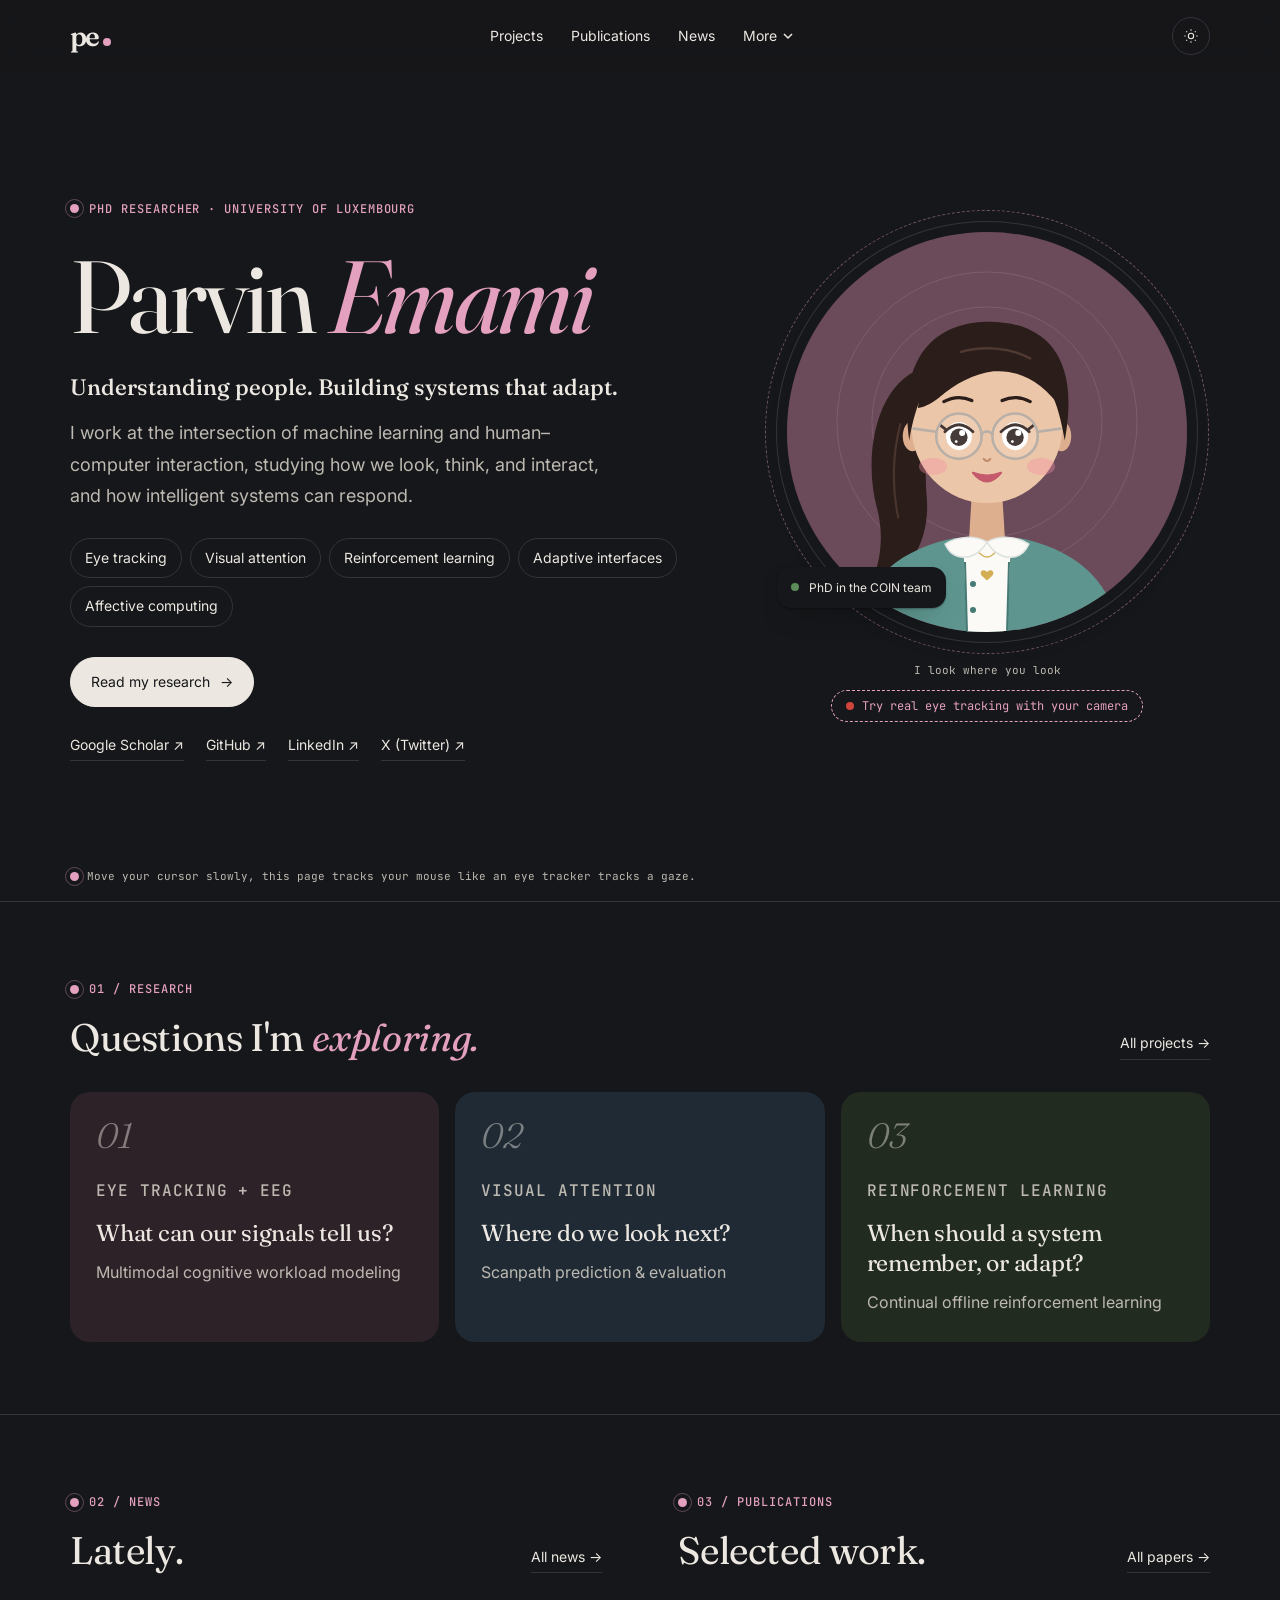
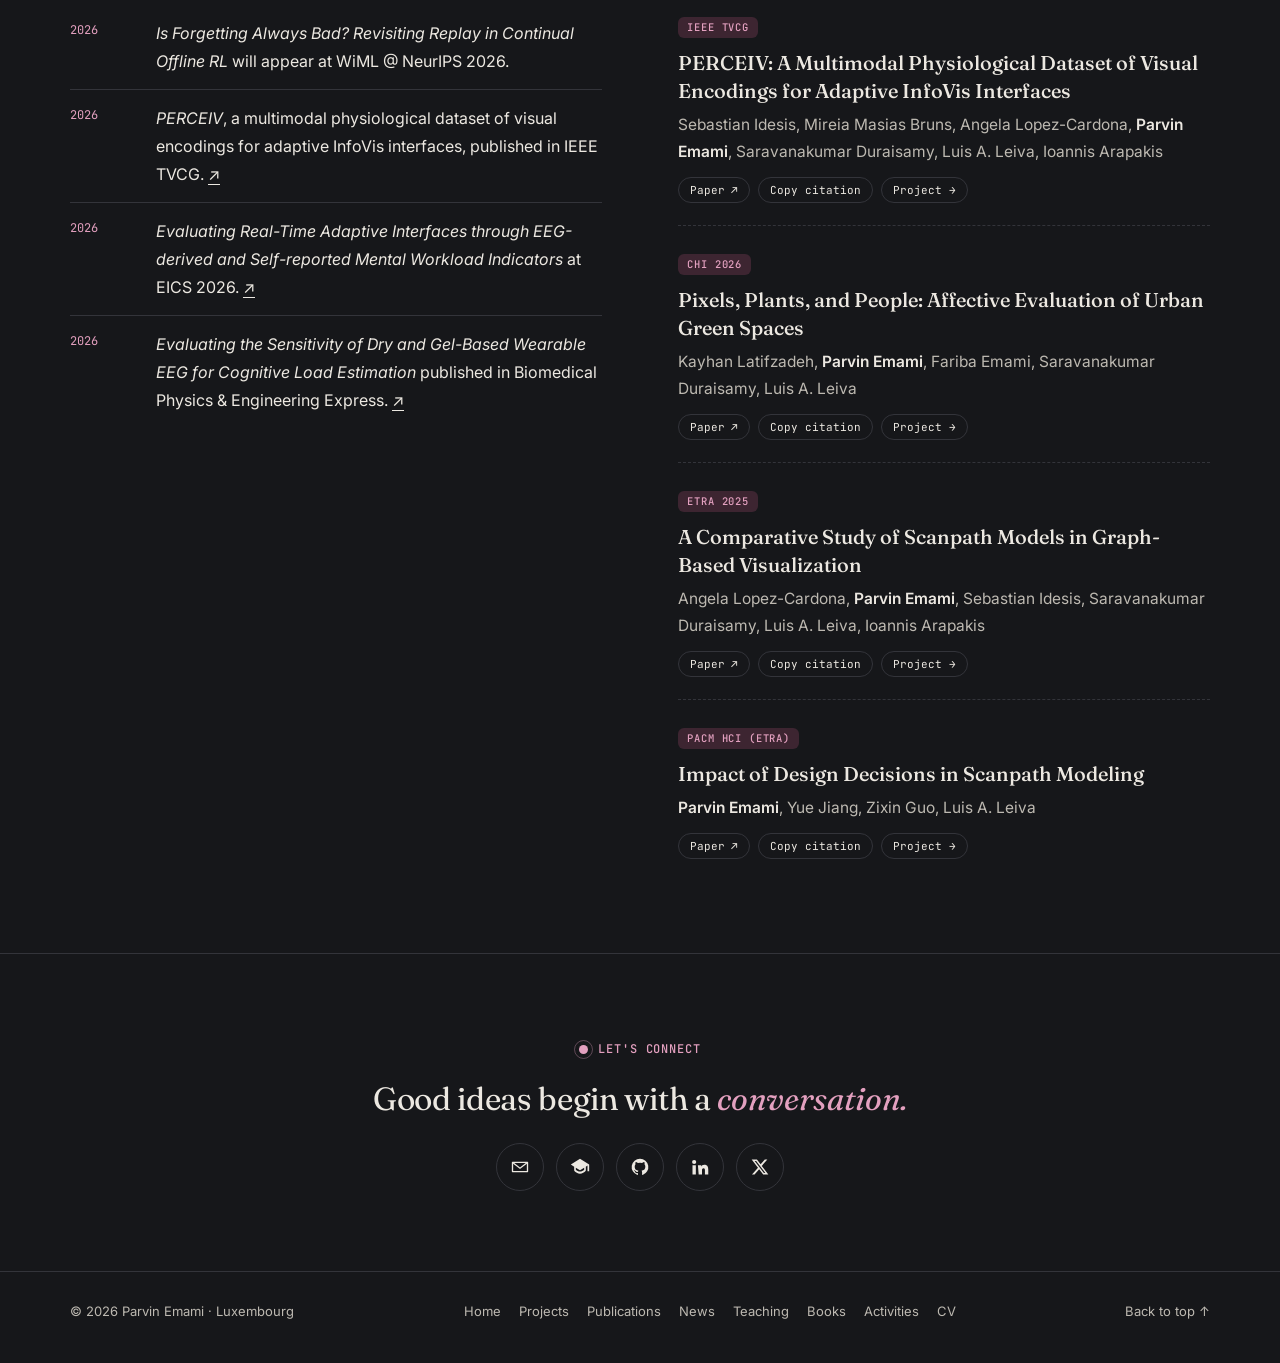
==== commit 81f9406d: "Dark mode by default, cuter avatar, full publication list from Google Scholar Co-Authored-By: Claude" ====
--- a/index.html
+++ b/index.html
@@ -12,7 +12,7 @@
   <link rel="preconnect" href="https://fonts.gstatic.com" crossorigin>
   <link rel="stylesheet" href="https://fonts.googleapis.com/css2?family=Fraunces:ital,opsz,wght,SOFT@0,9..144,300..600,0..100;1,9..144,300..600,0..100&family=Inter:wght@400;500;600&family=JetBrains+Mono:wght@400;500&display=swap">
   <link rel="stylesheet" href="assets/css/site.css">
-  <script>try{var t=localStorage.getItem("theme");if(t)document.documentElement.dataset.theme=t}catch(e){}</script>
+  <script>var t;try{t=localStorage.getItem("theme")}catch(e){}document.documentElement.dataset.theme=t||"dark"</script>
 </head>
 <body data-page="home" id="top">
   <a class="skip-link" href="#main">Skip to content</a>
--- a/assets/css/site.css
+++ b/assets/css/site.css
@@ -167,9 +167,10 @@
 .hero { position: relative; min-height: calc(100svh - 72px); display: grid; align-items: center; padding: 40px 0 60px; isolation: isolate; }
 #gaze-canvas { position: absolute; inset: 0; width: 100%; height: 100%; z-index: -1; pointer-events: none; }
 .hero-grid { display: grid; grid-template-columns: 1.25fr .9fr; gap: clamp(32px, 6vw, 80px); align-items: center; }
-.hero h1 { margin: 22px 0 24px; font: 400 clamp(3.2rem, 9vw, 6.6rem)/1 var(--serif); letter-spacing: -.03em; }
-.hero h1 em { display: block; color: var(--accent); }
-.hero-statement { font: 500 clamp(1.25rem, 2.2vw, 1.6rem)/1.4 var(--serif); max-width: 520px; }
+.hero h1 { margin: 22px 0 24px; font: 400 clamp(3rem, 8vw, 7rem)/1 var(--serif); letter-spacing: -.03em; white-space: nowrap; }
+.hero h1 em { color: var(--accent); }
+.hero-statement { font: 500 clamp(1.05rem, 1.75vw, 1.45rem)/1.4 var(--serif); white-space: nowrap; }
+@media (max-width: 560px) { .hero-statement { white-space: normal; } }
 .hero .intro { margin-top: 14px; color: var(--muted); max-width: 540px; font-size: 18px; }
 .chips { display: flex; flex-wrap: wrap; gap: 8px; margin-top: 26px; }
 .chip {
@@ -195,19 +196,34 @@
 
 .portrait { position: relative; justify-self: center; width: min(400px, 100%); }
 .portrait-frame {
-  position: relative; aspect-ratio: 4 / 5; border-radius: 200px 200px 24px 24px; overflow: hidden;
-  background: var(--plum); box-shadow: var(--shadow);
-}
-.portrait-frame img { width: 100%; height: 100%; object-fit: cover; position: relative; z-index: 1; }
-.portrait-frame .monogram { position: absolute; inset: 0; display: grid; place-items: center; }
-.portrait-frame .monogram svg { width: 100%; height: 100%; }
+  position: relative; aspect-ratio: 1; border-radius: 50%; overflow: hidden; background: var(--plum);
+  box-shadow: 0 0 0 10px var(--paper), 0 0 0 11px var(--line), var(--shadow);
+}
+.portrait::before { /* outer "fixation" ring around the photo */
+  content: ""; position: absolute; left: -22px; right: -22px; top: -22px; aspect-ratio: 1; border-radius: 50%;
+  border: 1px dashed var(--accent); opacity: .45; pointer-events: none;
+  animation: spin 60s linear infinite;
+}
+@keyframes spin { to { transform: rotate(360deg); } }
+.avatar { display: block; width: 100%; height: 100%;
+  --skin: #ecc6a8; --skin-shade: #ddaf8f; --skin-line: #c08a6c;
+  --hair: #2a1d1a; --hair-light: #6a4c42;
+  --blazer: #5e968f; --blazer-line: #477a74; --top: #fbfaf7; --collar-line: #dfe3e1; --avatar-bg: var(--plum); }
+.avatar .ponytail { transform-box: view-box; transform-origin: 150px 122px; animation: sway 3.6s ease-in-out infinite alternate; }
+@keyframes sway { from { transform: rotate(-4deg); } to { transform: rotate(3deg); } }
+:root[data-theme="dark"] .avatar { --avatar-bg: #6b4b5a; }
+@media (prefers-color-scheme: dark) { :root:not([data-theme="light"]) .avatar { --avatar-bg: #6b4b5a; } }
+.avatar .pupils { transition: transform .18s ease-out; }
+.avatar .eyes { transform-box: fill-box; transform-origin: center; animation: blink 5.5s infinite; }
+@keyframes blink { 0%, 94%, 100% { transform: scaleY(1); } 96% { transform: scaleY(.1); } }
+.portrait-wrap { position: relative; }
 .portrait-tag {
-  position: absolute; left: -18px; bottom: 32px; z-index: 2; padding: 10px 14px; border-radius: 14px;
+  position: absolute; left: -10px; bottom: 6%; z-index: 2; padding: 10px 14px; border-radius: 14px;
   background: var(--paper); box-shadow: var(--shadow); font-size: 12px; max-width: 250px; display: flex; gap: 10px; align-items: center;
 }
 .portrait-tag .pulse { width: 8px; height: 8px; border-radius: 50%; background: #5b8c5a; flex: none; box-shadow: 0 0 0 0 rgba(91, 140, 90, .6); animation: pulse 2.4s infinite; }
 @keyframes pulse { 70% { box-shadow: 0 0 0 9px rgba(91, 140, 90, 0); } 100% { box-shadow: 0 0 0 0 rgba(91, 140, 90, 0); } }
-.portrait-caption { margin-top: 16px; font: 11px/1.5 var(--mono); color: var(--muted); text-align: center; }
+.portrait-caption { margin-top: 30px; font: 11px/1.5 var(--mono); color: var(--muted); text-align: center; }
 .gaze-hint { position: absolute; bottom: 18px; left: 0; font: 11px var(--mono); color: var(--muted); display: flex; gap: 8px; align-items: center; }
 
 /* ---------- Cards / grids ---------- */
@@ -333,6 +349,42 @@
 .timeline h3 { font: 400 1.3rem/1.25 var(--serif); margin: 4px 0 2px; }
 .timeline p { font-size: 16px; }
 
+/* ---------- Webcam eye tracking ---------- */
+.eyetrack-btn {
+  display: flex; align-items: center; gap: 8px; margin: 12px auto 0; padding: 7px 14px; border-radius: 999px;
+  border: 1px dashed var(--accent); background: none; color: var(--accent); font: 12px var(--mono); cursor: pointer;
+  width: max-content; white-space: nowrap;
+}
+.eyetrack-btn:hover { background: var(--accent-soft); }
+.eyetrack-btn[hidden] { display: none; }
+.rec { width: 8px; height: 8px; border-radius: 50%; background: #d0453b; flex: none; }
+.et-overlay {
+  position: fixed; inset: 0; z-index: 90; display: grid; place-items: center; padding: 16px;
+  background: color-mix(in srgb, var(--paper) 88%, transparent); backdrop-filter: blur(6px); -webkit-backdrop-filter: blur(6px);
+}
+.et-card { width: min(520px, 100%); background: var(--paper); border: 1px solid var(--line); border-radius: 24px; padding: clamp(22px, 5vw, 36px); box-shadow: var(--shadow); }
+.et-card h2 { font: 400 clamp(1.6rem, 4vw, 2.1rem)/1.2 var(--serif); margin: 12px 0; }
+.et-card h2 em { color: var(--accent); }
+.et-card ul { margin-top: 14px; display: grid; gap: 8px; }
+.et-card li { padding-left: 18px; position: relative; font-size: 15px; color: var(--muted); }
+.et-card li::before { content: ""; position: absolute; left: 0; top: .62em; width: 7px; height: 7px; border-radius: 50%; background: var(--accent); }
+.et-overlay.calibrating { display: block; background: color-mix(in srgb, var(--paper) 94%, transparent); }
+.et-instructions { position: absolute; left: 50%; bottom: 3%; transform: translateX(-50%); width: max-content; max-width: 70%; text-align: center; font-size: 14px; display: flex; flex-wrap: wrap; gap: 10px; justify-content: center; align-items: center; }
+.et-overlay.calibrating .et-instructions { bottom: auto; top: calc(64px + 200px); }
+.et-dot {
+  --fill: 0; position: absolute; width: 30px; height: 30px; margin: -15px 0 0 -15px; border-radius: 50%; cursor: pointer; padding: 0;
+  border: 2px solid var(--accent); background: radial-gradient(circle, var(--accent) calc(var(--fill) * 70%), transparent calc(var(--fill) * 70% + 1%));
+  animation: et-pulse 1.6s infinite;
+}
+.et-dot:disabled { background: var(--accent); opacity: .35; animation: none; cursor: default; }
+@keyframes et-pulse { 50% { box-shadow: 0 0 0 8px var(--gaze-soft); } }
+#webgazerVideoContainer { top: 64px !important; left: 50% !important; transform: translateX(-50%); z-index: 95 !important; border-radius: 14px; overflow: hidden; box-shadow: var(--shadow); }
+.et-status {
+  position: fixed; left: 50%; bottom: 20px; transform: translateX(-50%); z-index: 70; display: flex; align-items: center; gap: 10px;
+  padding: 8px 10px 8px 16px; border-radius: 999px; background: var(--paper); border: 1px solid var(--line); box-shadow: var(--shadow); font-size: 13px; white-space: nowrap;
+}
+.et-status .rec { animation: pulse 2s infinite; }
+
 /* ---------- Placeholders ---------- */
 .placeholder { outline: 1.5px dashed color-mix(in srgb, var(--accent) 55%, transparent); outline-offset: 4px; border-radius: 6px; }
 .ph-badge { font: 500 9.5px var(--mono); letter-spacing: .08em; text-transform: uppercase; color: var(--accent); border: 1px dashed var(--accent); border-radius: 4px; padding: 1px 6px; margin-left: 8px; vertical-align: 2px; white-space: nowrap; }
@@ -350,7 +402,7 @@
 .site-footer a { text-decoration: none; }
 
 /* ---------- Toast ---------- */
-.toast { position: fixed; left: 50%; bottom: 24px; transform: translate(-50%, 20px); background: var(--ink); color: var(--paper); padding: 10px 18px; border-radius: 999px; font-size: 13px; opacity: 0; transition: .25s; z-index: 80; pointer-events: none; }
+.toast { position: fixed; left: 50%; bottom: 76px; transform: translate(-50%, 20px); background: var(--ink); color: var(--paper); padding: 10px 18px; border-radius: 999px; font-size: 13px; opacity: 0; transition: .25s; z-index: 80; pointer-events: none; }
 .toast.show { opacity: 1; transform: translate(-50%, 0); }
 
 /* ---------- Responsive ---------- */
@@ -362,8 +414,9 @@
 @media (max-width: 820px) {
   .hero { min-height: auto; padding-top: 28px; }
   .hero-grid { grid-template-columns: 1fr; }
-  .portrait { order: -1; width: min(240px, 70%); justify-self: start; }
-  .portrait-tag { left: auto; right: -12px; bottom: 16px; max-width: 200px; }
+  .portrait { order: -1; width: min(220px, 62%); justify-self: start; margin: 22px 0 0 22px; }
+  .portrait-tag { left: auto; right: -40px; bottom: 2%; max-width: 200px; }
+  .eyetrack-btn { margin-left: 0; }
   .gaze-hint { display: none; }
   .grid-2 { grid-template-columns: 1fr; }
   .year-group { grid-template-columns: 1fr; gap: 6px; }
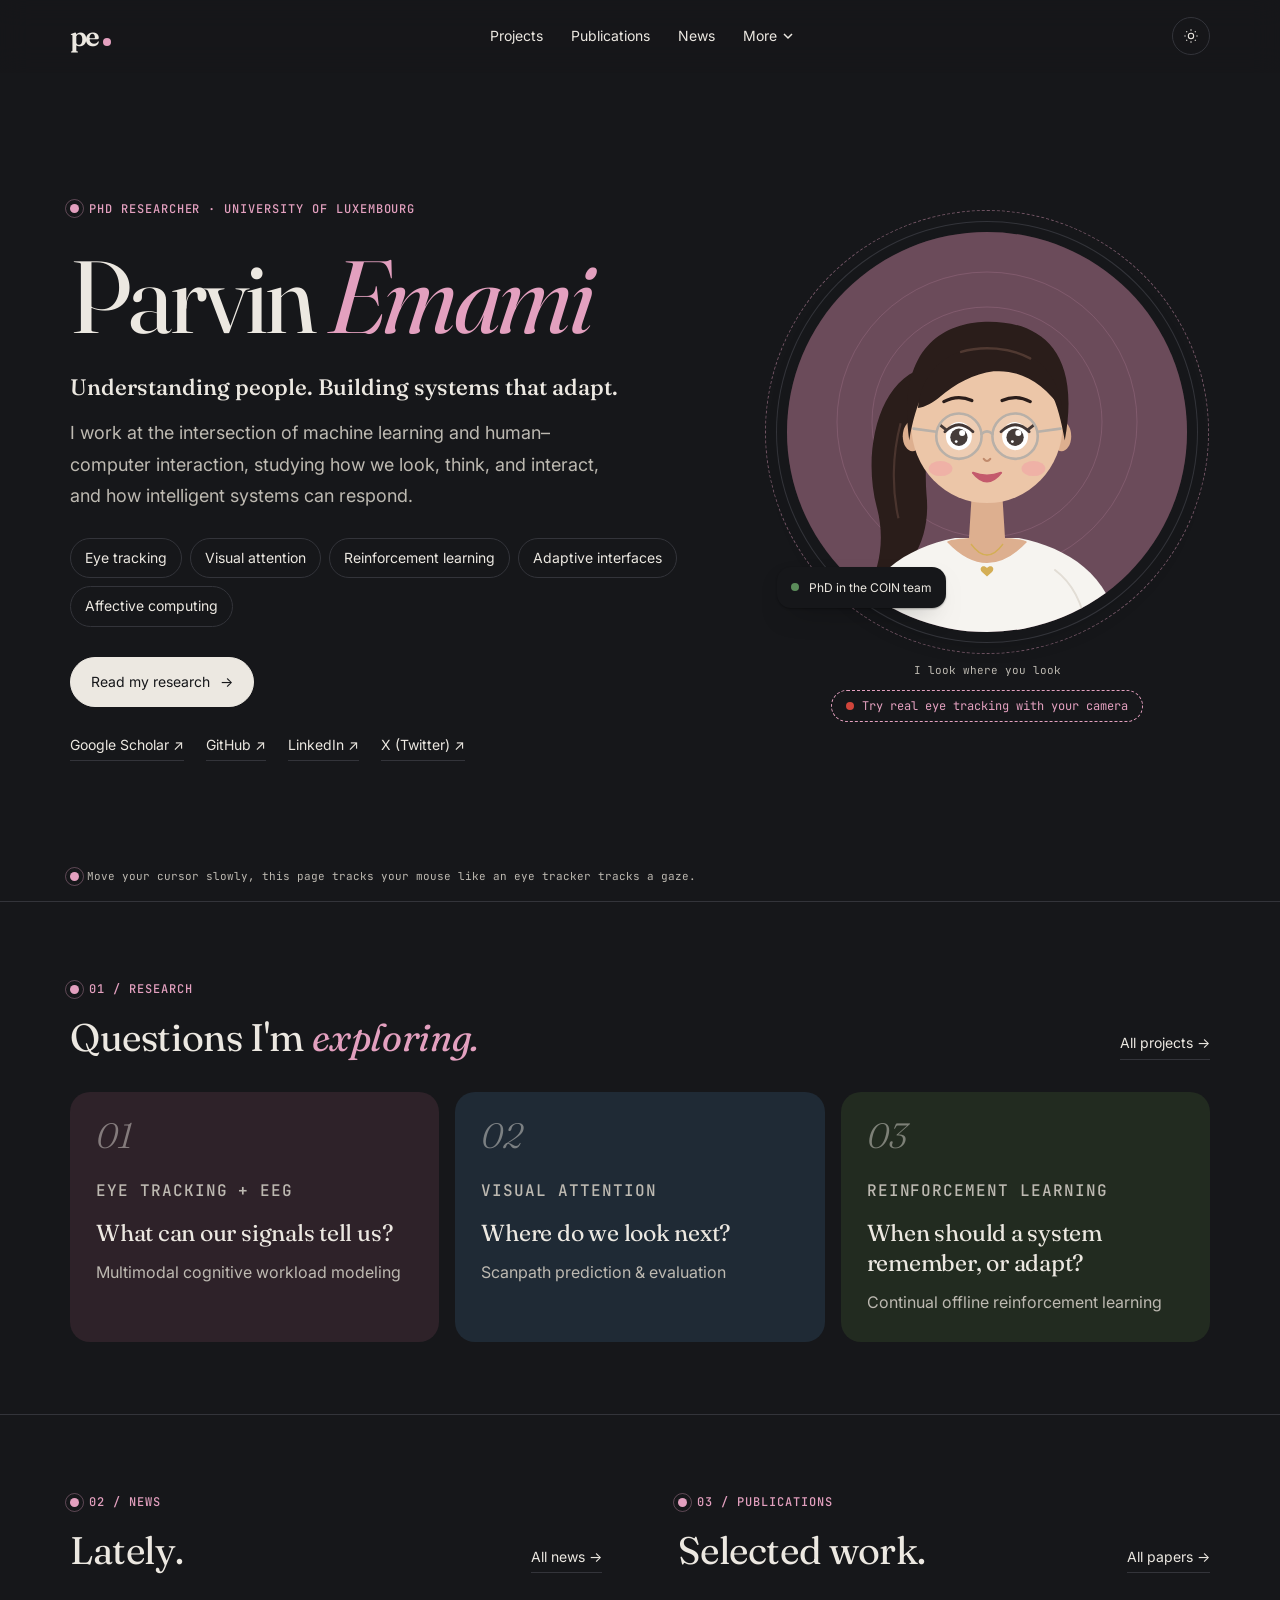
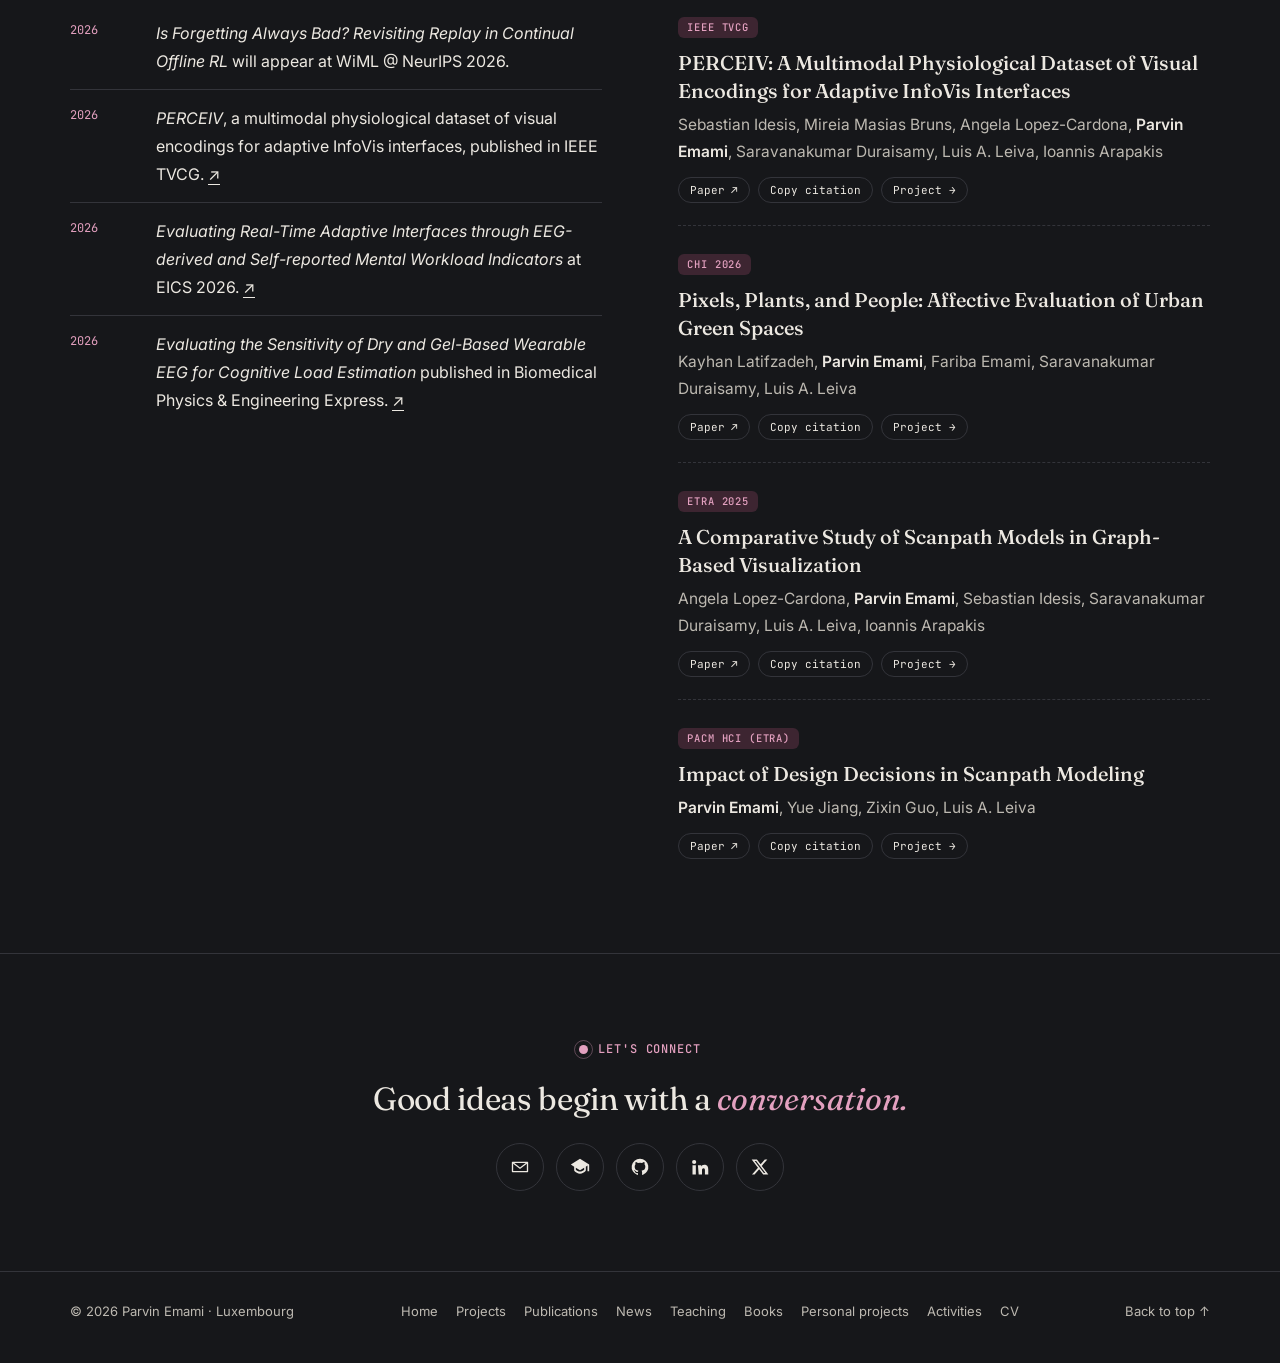
==== commit a329eb34: "Version CSS/JS links so browsers pick up updates Co-Authored-By: Claude Opus 5.5 <noreply@anthropic." ====
--- a/index.html
+++ b/index.html
@@ -11,7 +11,7 @@
   <link rel="preconnect" href="https://fonts.googleapis.com">
   <link rel="preconnect" href="https://fonts.gstatic.com" crossorigin>
   <link rel="stylesheet" href="https://fonts.googleapis.com/css2?family=Fraunces:ital,opsz,wght,SOFT@0,9..144,300..600,0..100;1,9..144,300..600,0..100&family=Inter:wght@400;500;600&family=JetBrains+Mono:wght@400;500&display=swap">
-  <link rel="stylesheet" href="assets/css/site.css">
+  <link rel="stylesheet" href="assets/css/site.css?v=202610312319">
   <script>var t;try{t=localStorage.getItem("theme")}catch(e){}document.documentElement.dataset.theme=t||"dark"</script>
 </head>
 <body data-page="home" id="top">
@@ -59,7 +59,7 @@
   </main>
   <section id="contact" aria-label="Contact"></section>
   <footer id="site-footer"></footer>
-  <script src="assets/js/data.js"></script>
-  <script src="assets/js/main.js"></script>
+  <script src="assets/js/data.js?v=202610312319"></script>
+  <script src="assets/js/main.js?v=202610312319"></script>
 </body>
 </html>
--- a/assets/css/site.css
+++ b/assets/css/site.css
@@ -147,7 +147,7 @@
   .nav-links > a, .more-btn { padding: 12px 4px; border-radius: 0; font-size: 18px; font-family: var(--serif); border-bottom: 1px solid var(--line); width: 100%; justify-content: space-between; }
   .nav-links > a[aria-current="page"]::after, .more-btn.active::after { left: auto; right: 4px; top: 50%; margin-top: -2.5px; }
   .more-btn { display: none; }
-  .more-menu { position: static; opacity: 1; visibility: visible; transform: none; box-shadow: none; border: 0; padding: 0; min-width: 0; background: none; }
+  .more-menu { position: static; opacity: 1; visibility: inherit; transform: none; box-shadow: none; border: 0; padding: 0; min-width: 0; background: none; }
   .more-menu a { padding: 12px 4px; border-radius: 0; font: 18px var(--serif); border-bottom: 1px solid var(--line); }
   .more-menu a small { display: none; }
 }
@@ -164,7 +164,7 @@
 .arrow-link:hover { border-color: var(--accent); }
 
 /* ---------- Home hero ---------- */
-.hero { position: relative; min-height: calc(100svh - 72px); display: grid; align-items: center; padding: 40px 0 60px; isolation: isolate; }
+.hero { position: relative; min-height: calc(100svh - 72px); display: grid; align-items: center; padding: 40px 0 60px; isolation: isolate; touch-action: manipulation; }
 #gaze-canvas { position: absolute; inset: 0; width: 100%; height: 100%; z-index: -1; pointer-events: none; }
 .hero-grid { display: grid; grid-template-columns: 1.25fr .9fr; gap: clamp(32px, 6vw, 80px); align-items: center; }
 .hero h1 { margin: 22px 0 24px; font: 400 clamp(3rem, 8vw, 7rem)/1 var(--serif); letter-spacing: -.03em; white-space: nowrap; }
@@ -208,7 +208,7 @@
 .avatar { display: block; width: 100%; height: 100%;
   --skin: #ecc6a8; --skin-shade: #ddaf8f; --skin-line: #c08a6c;
   --hair: #2a1d1a; --hair-light: #6a4c42;
-  --blazer: #5e968f; --blazer-line: #477a74; --top: #fbfaf7; --collar-line: #dfe3e1; --avatar-bg: var(--plum); }
+  --top: #f6f4f0; --top-line: #e2ddd5; --avatar-bg: var(--plum); }
 .avatar .ponytail { transform-box: view-box; transform-origin: 150px 122px; animation: sway 3.6s ease-in-out infinite alternate; }
 @keyframes sway { from { transform: rotate(-4deg); } to { transform: rotate(3deg); } }
 :root[data-theme="dark"] .avatar { --avatar-bg: #6b4b5a; }
@@ -256,6 +256,7 @@
 .status { display: inline-flex; gap: 8px; align-items: center; font: 11px var(--mono); margin-top: 18px; }
 .related { margin-top: 20px; border-top: 1px solid color-mix(in srgb, var(--ink) 15%, transparent); padding-top: 14px; }
 .related li { font-size: 14px; margin-top: 6px; }
+.project-shot { width: min(180px, 50%); border-radius: 22px; margin-bottom: 18px; box-shadow: 0 10px 30px rgba(0,0,0,.18); }
 .project svg.deco { position: absolute; right: -40px; bottom: -40px; width: 220px; opacity: .35; pointer-events: none; }
 
 /* ---------- Publications ---------- */
@@ -359,18 +360,18 @@
 .eyetrack-btn[hidden] { display: none; }
 .rec { width: 8px; height: 8px; border-radius: 50%; background: #d0453b; flex: none; }
 .et-overlay {
-  position: fixed; inset: 0; z-index: 90; display: grid; place-items: center; padding: 16px;
+  position: fixed; inset: 0; z-index: 90; display: flex; padding: 16px; overflow-y: auto; overscroll-behavior: contain;
   background: color-mix(in srgb, var(--paper) 88%, transparent); backdrop-filter: blur(6px); -webkit-backdrop-filter: blur(6px);
 }
-.et-card { width: min(520px, 100%); background: var(--paper); border: 1px solid var(--line); border-radius: 24px; padding: clamp(22px, 5vw, 36px); box-shadow: var(--shadow); }
+.et-card { margin: auto; width: min(520px, 100%); background: var(--paper); border: 1px solid var(--line); border-radius: 24px; padding: clamp(22px, 5vw, 36px); box-shadow: var(--shadow); }
 .et-card h2 { font: 400 clamp(1.6rem, 4vw, 2.1rem)/1.2 var(--serif); margin: 12px 0; }
 .et-card h2 em { color: var(--accent); }
 .et-card ul { margin-top: 14px; display: grid; gap: 8px; }
 .et-card li { padding-left: 18px; position: relative; font-size: 15px; color: var(--muted); }
 .et-card li::before { content: ""; position: absolute; left: 0; top: .62em; width: 7px; height: 7px; border-radius: 50%; background: var(--accent); }
 .et-overlay.calibrating { display: block; background: color-mix(in srgb, var(--paper) 94%, transparent); }
-.et-instructions { position: absolute; left: 50%; bottom: 3%; transform: translateX(-50%); width: max-content; max-width: 70%; text-align: center; font-size: 14px; display: flex; flex-wrap: wrap; gap: 10px; justify-content: center; align-items: center; }
-.et-overlay.calibrating .et-instructions { bottom: auto; top: calc(64px + 200px); }
+.et-instructions { position: absolute; left: 50%; bottom: 3%; transform: translateX(-50%); width: max-content; max-width: calc(100% - 32px); text-align: center; font-size: 14px; display: flex; flex-wrap: nowrap; gap: 8px; justify-content: center; align-items: center; }
+.et-overlay.calibrating .et-instructions { bottom: auto; top: 264px; }
 .et-dot {
   --fill: 0; position: absolute; width: 30px; height: 30px; margin: -15px 0 0 -15px; border-radius: 50%; cursor: pointer; padding: 0;
   border: 2px solid var(--accent); background: radial-gradient(circle, var(--accent) calc(var(--fill) * 70%), transparent calc(var(--fill) * 70% + 1%));
@@ -384,6 +385,9 @@
   padding: 8px 10px 8px 16px; border-radius: 999px; background: var(--paper); border: 1px solid var(--line); box-shadow: var(--shadow); font-size: 13px; white-space: nowrap;
 }
 .et-status .rec { animation: pulse 2s infinite; }
+.et-target { pointer-events: none; width: 22px; height: 22px; margin: -11px 0 0 -11px; background: var(--accent); }
+.et-rough { color: #d0453b; }
+@media (max-width: 560px) { .et-instructions { font-size: 13px; } .et-status { bottom: 12px; gap: 6px; padding: 6px 6px 6px 12px; font-size: 12px; } }
 
 /* ---------- Placeholders ---------- */
 .placeholder { outline: 1.5px dashed color-mix(in srgb, var(--accent) 55%, transparent); outline-offset: 4px; border-radius: 6px; }
@@ -417,7 +421,7 @@
   .portrait { order: -1; width: min(220px, 62%); justify-self: start; margin: 22px 0 0 22px; }
   .portrait-tag { left: auto; right: -40px; bottom: 2%; max-width: 200px; }
   .eyetrack-btn { margin-left: 0; }
-  .gaze-hint { display: none; }
+  .gaze-hint { position: static !important; margin-top: 18px; }
   .grid-2 { grid-template-columns: 1fr; }
   .year-group { grid-template-columns: 1fr; gap: 6px; }
   .year-group .yr { position: static; font-size: 1.8rem; }
